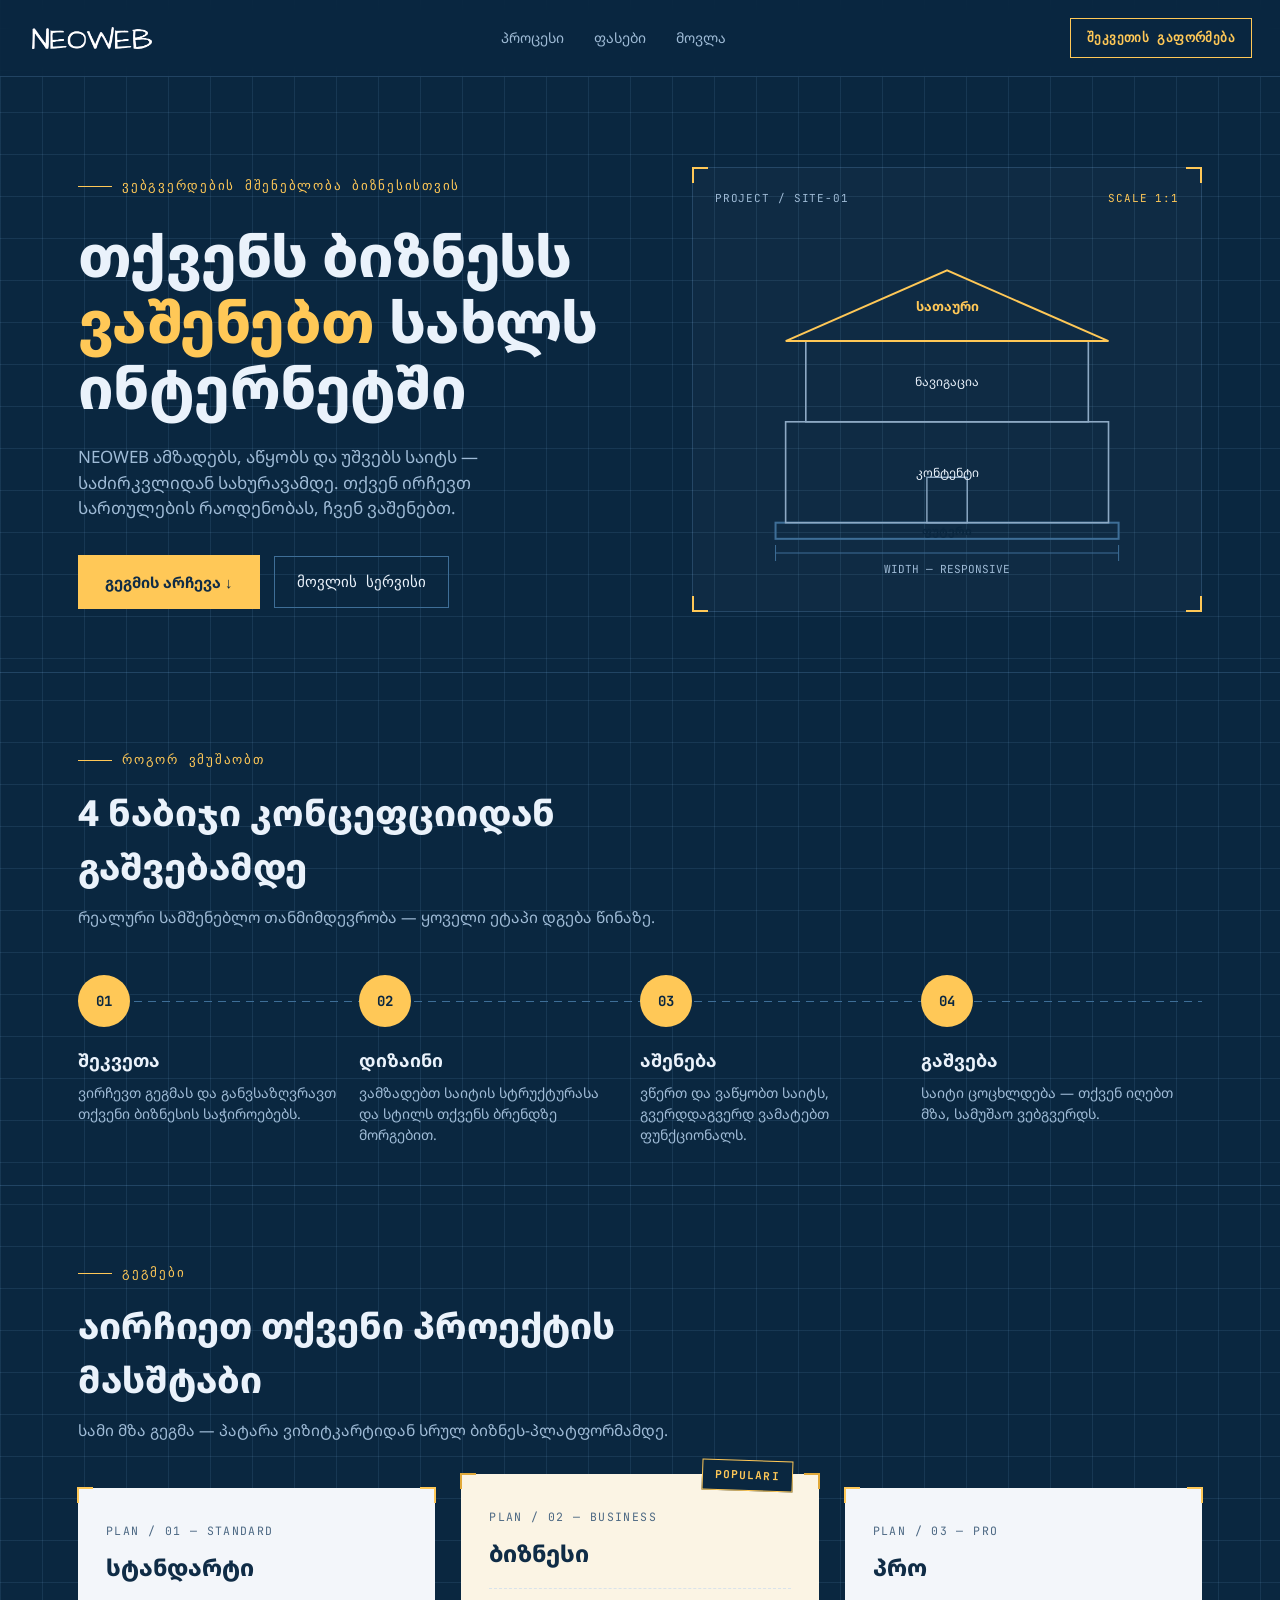
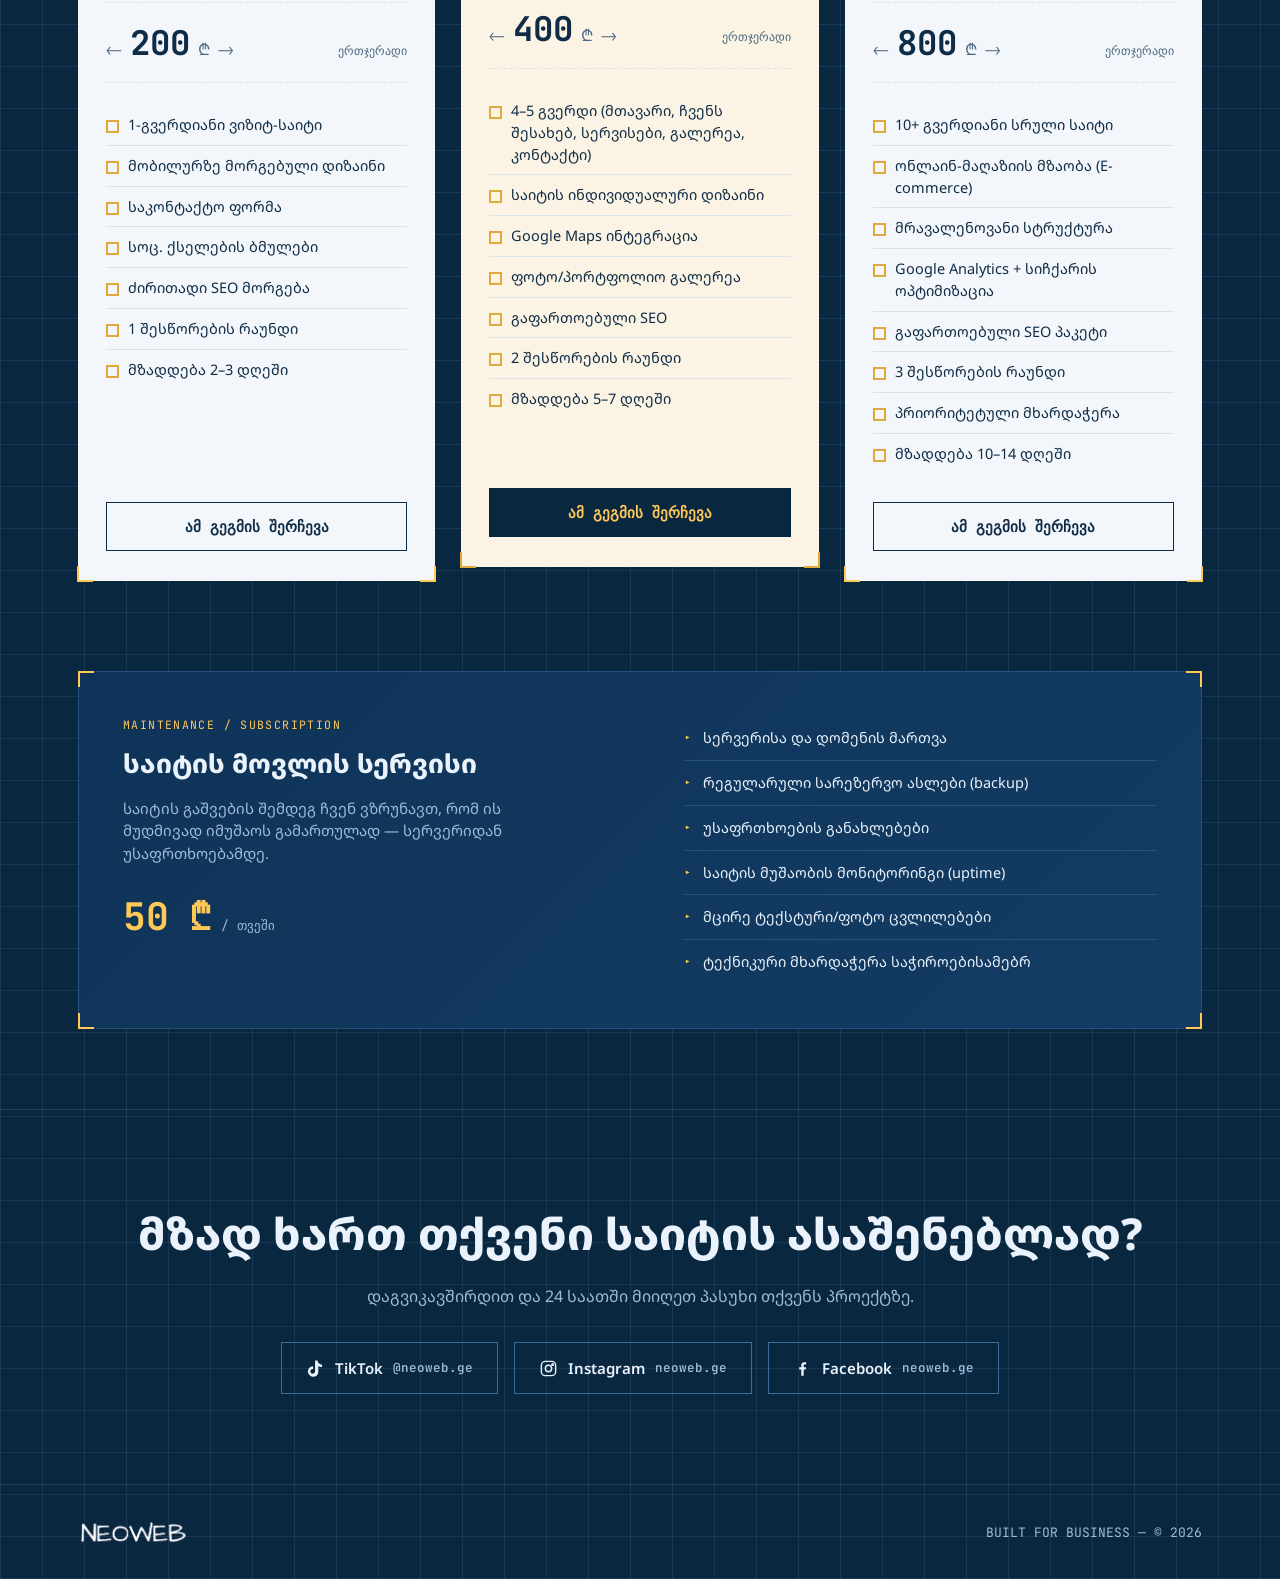
==== index.html @ 1023702a "NeoWeb" ====
<!DOCTYPE html>
<html lang="ka">
<head>
<meta charset="UTF-8">
<meta name="viewport" content="width=device-width, initial-scale=1.0">
<title>NEOWEB — ვაშენებთ თქვენს ბიზნესს ვებსივრცეს</title>
<link rel="preconnect" href="https://fonts.googleapis.com">
<link rel="preconnect" href="https://fonts.gstatic.com" crossorigin>
<link href="https://fonts.googleapis.com/css2?family=Noto+Sans+Georgian:wght@400;500;600;700;800&family=JetBrains+Mono:wght@400;500;600;700&display=swap" rel="stylesheet">
<style>
  :root{
    --ink: #0A2740;
    --ink-2: #0F3358;
    --ink-3: #133C64;
    --line: #3E6E97;
    --line-soft: rgba(141,201,255,0.10);
    --line-soft-2: rgba(141,201,255,0.18);
    --paper: #F3F6FA;
    --paper-dim: #D9E3EC;
    --amber: #FFC857;
    --amber-deep: #E0A93B;
    --text-light: #EAF2FB;
    --text-dim: #9FBBD6;
    --text-navy: #0F2C46;
    --text-navy-dim: #4C6883;
  }

  *{margin:0;padding:0;box-sizing:border-box;}

  html{scroll-behavior:smooth;}

  body{
    background:
      repeating-linear-gradient(0deg, var(--line-soft) 0 1px, transparent 1px 42px),
      repeating-linear-gradient(90deg, var(--line-soft) 0 1px, transparent 1px 42px),
      var(--ink);
    color:var(--text-light);
    font-family:'Noto Sans Georgian', sans-serif;
    line-height:1.5;
    overflow-x:hidden;
  }

  .mono{font-family:'JetBrains Mono', monospace;}

  a{color:inherit;text-decoration:none;}

  .wrap{max-width:1180px;margin:0 auto;padding:0 28px;}

  /* ---------- reveal on scroll ---------- */
  .reveal{opacity:0;transform:translateY(24px);transition:opacity .7s ease, transform .7s ease;}
  .reveal.in{opacity:1;transform:translateY(0);}

  /* ---------- header ---------- */
  header{
    position:sticky;top:0;z-index:50;
    background:rgba(10,39,64,0.86);
    backdrop-filter:blur(8px);
    border-bottom:1px solid var(--line-soft-2);
  }
  .nav{display:flex;align-items:center;justify-content:space-between;padding:18px 28px;}
  .logo{display:flex;align-items:center;gap:10px;}
  .logo-img{height:30px;width:auto;display:block;}
  footer .logo-img{height:26px;}
  .nav-links{display:flex;gap:30px;font-size:14px;color:var(--text-dim);}
  .nav-links a:hover{color:var(--amber);}
  .nav-cta{
    font-family:'JetBrains Mono',monospace;font-size:13px;font-weight:600;
    border:1px solid var(--amber);color:var(--amber);padding:9px 16px;
    letter-spacing:.03em;
  }
  .nav-cta:hover{background:var(--amber);color:var(--text-navy);}
  .burger{display:none;}

  /* ---------- hero ---------- */
  .hero{padding:90px 0 60px;position:relative;}
  .eyebrow{
    display:inline-flex;align-items:center;gap:10px;
    font-family:'JetBrains Mono',monospace;font-size:12.5px;letter-spacing:.14em;
    color:var(--amber);text-transform:uppercase;margin-bottom:26px;
  }
  .eyebrow::before{content:"";width:34px;height:1px;background:var(--amber);}

  .hero-grid{display:grid;grid-template-columns:1.05fr .95fr;gap:50px;align-items:center;}

  h1{
    font-size:clamp(34px,4.6vw,58px);
    font-weight:800;line-height:1.14;letter-spacing:-.01em;
    margin-bottom:24px;
  }
  h1 em{font-style:normal;color:var(--amber);}

  .hero p.lead{font-size:17px;color:var(--text-dim);max-width:480px;margin-bottom:34px;}

  .hero-ctas{display:flex;gap:14px;flex-wrap:wrap;align-items:center;}
  .btn-primary{
    background:var(--amber);color:var(--text-navy);
    font-weight:700;padding:15px 26px;font-size:15px;
    display:inline-flex;align-items:center;gap:10px;
    border:1px solid var(--amber);
    transition:transform .15s ease, box-shadow .15s ease;
  }
  .btn-primary:hover{transform:translateY(-2px);box-shadow:0 10px 24px -8px rgba(255,200,87,.5);}
  .btn-ghost{
    border:1px solid var(--line);color:var(--text-light);
    padding:14px 22px;font-size:15px;font-family:'JetBrains Mono',monospace;
  }
  .btn-ghost:hover{border-color:var(--amber);color:var(--amber);}

  /* blueprint diagram */
  .diagram-box{position:relative;}
  .diagram-frame{
    position:relative;border:1px solid var(--line-soft-2);
    background:rgba(255,255,255,0.02);
    padding:22px;
  }
  .diagram-frame .measure-label{
    font-family:'JetBrains Mono',monospace;font-size:11px;color:var(--text-dim);
    letter-spacing:.08em;text-transform:uppercase;margin-bottom:14px;
    display:flex;justify-content:space-between;
  }
  .measure-label .amber{color:var(--amber);}

  .corner{position:absolute;width:16px;height:16px;}
  .corner.tl{top:-1px;left:-1px;border-top:2px solid var(--amber);border-left:2px solid var(--amber);}
  .corner.tr{top:-1px;right:-1px;border-top:2px solid var(--amber);border-right:2px solid var(--amber);}
  .corner.bl{bottom:-1px;left:-1px;border-bottom:2px solid var(--amber);border-left:2px solid var(--amber);}
  .corner.br{bottom:-1px;right:-1px;border-bottom:2px solid var(--amber);border-right:2px solid var(--amber);}

  #blueprint-svg path.draw{
    stroke-dasharray:1400;stroke-dashoffset:1400;
    animation:draw 2.4s ease forwards .3s;
  }
  #blueprint-svg .draw-2{animation-delay:.7s;}
  #blueprint-svg .draw-3{animation-delay:1.1s;}
  @keyframes draw{to{stroke-dashoffset:0;}}
  #blueprint-svg .fade-label{opacity:0;animation:fadein .6s ease forwards 1.8s;}
  @keyframes fadein{to{opacity:1;}}

  /* ---------- process ---------- */
  .process{padding:70px 0 40px;border-top:1px solid var(--line-soft-2);}
  .section-head{margin-bottom:46px;max-width:600px;}
  .section-head .eyebrow{margin-bottom:16px;}
  .section-head h2{font-size:clamp(26px,3vw,36px);font-weight:800;margin-bottom:12px;}
  .section-head p{color:var(--text-dim);font-size:15.5px;}

  .steps{display:grid;grid-template-columns:repeat(4,1fr);gap:0;position:relative;}
  .steps::before{
    content:"";position:absolute;top:26px;left:0;right:0;height:1px;
    background:repeating-linear-gradient(90deg, var(--line) 0 8px, transparent 8px 14px);
    z-index:0;
  }
  .step{position:relative;padding:0 18px 0 0;z-index:1;}
  .step-num{
    font-family:'JetBrains Mono',monospace;font-size:14px;color:var(--ink);
    background:var(--amber);width:52px;height:52px;border-radius:50%;
    display:flex;align-items:center;justify-content:center;font-weight:700;
    margin-bottom:20px;
  }
  .step h3{font-size:18px;font-weight:700;margin-bottom:8px;}
  .step p{font-size:14px;color:var(--text-dim);}

  /* ---------- pricing ---------- */
  .pricing{padding:70px 0;border-top:1px solid var(--line-soft-2);}
  .price-grid{display:grid;grid-template-columns:repeat(3,1fr);gap:26px;align-items:stretch;}

  .card{
    position:relative;background:var(--paper);color:var(--text-navy);
    padding:34px 28px 30px;display:flex;flex-direction:column;
  }
  .card.featured{background:#FBF4E4;transform:translateY(-14px);}
  .card.featured .corner{border-color:var(--amber-deep);}

  .stamp{
    position:absolute;top:-14px;right:26px;
    background:var(--ink);color:var(--amber);
    font-family:'JetBrains Mono',monospace;font-size:11px;font-weight:700;
    letter-spacing:.1em;padding:6px 12px;transform:rotate(2deg);
    border:1px solid var(--amber);
  }

  .card-tag{
    font-family:'JetBrains Mono',monospace;font-size:11.5px;letter-spacing:.12em;
    text-transform:uppercase;color:var(--text-navy-dim);margin-bottom:10px;
  }
  .card h3{font-size:23px;font-weight:800;margin-bottom:18px;}

  .price-row{
    display:flex;align-items:baseline;gap:8px;
    padding:14px 0;border-top:1px dashed var(--paper-dim);border-bottom:1px dashed var(--paper-dim);
    margin-bottom:22px;
  }
  .price-row .tick{font-family:'JetBrains Mono',monospace;color:var(--text-navy-dim);font-size:13px;}
  .price-num{font-family:'JetBrains Mono',monospace;font-size:34px;font-weight:700;}
  .price-cur{font-size:16px;color:var(--text-navy-dim);}
  .price-row .per{margin-left:auto;font-family:'JetBrains Mono',monospace;font-size:12px;color:var(--text-navy-dim);}

  .card ul{list-style:none;margin-bottom:28px;flex-grow:1;}
  .card ul li{
    font-size:14.5px;padding:9px 0 9px 22px;position:relative;
    border-bottom:1px solid var(--paper-dim);color:var(--text-navy);
  }
  .card ul li:last-child{border-bottom:none;}
  .card ul li::before{
    content:"";position:absolute;left:0;top:15px;width:9px;height:9px;
    border:2px solid var(--amber-deep);
  }

  .card-cta{
    text-align:center;padding:13px;font-weight:700;font-size:14.5px;
    border:1.5px solid var(--text-navy);color:var(--text-navy);
    font-family:'JetBrains Mono',monospace;
  }
  .card-cta:hover{background:var(--text-navy);color:var(--paper);}
  .card.featured .card-cta{background:var(--ink);color:var(--amber);border-color:var(--ink);}
  .card.featured .card-cta:hover{background:var(--amber-deep);color:var(--ink);border-color:var(--amber-deep);}

  /* ---------- maintenance ---------- */
  .maintenance{padding:20px 0 80px;}
  .maint-card{
    border:1px solid var(--line-soft-2);
    background:linear-gradient(135deg, var(--ink-2), var(--ink-3));
    display:grid;grid-template-columns:1.1fr 1fr;gap:40px;padding:44px;position:relative;
  }
  .maint-card .corner{border-color:var(--amber);}
  .maint-left .card-tag{color:var(--amber);}
  .maint-left h3{font-size:26px;font-weight:800;margin:10px 0 14px;}
  .maint-left p{color:var(--text-dim);font-size:15px;margin-bottom:24px;max-width:420px;}
  .maint-price{
    display:flex;align-items:baseline;gap:10px;font-family:'JetBrains Mono',monospace;
  }
  .maint-price .n{font-size:38px;font-weight:700;color:var(--amber);}
  .maint-price .u{font-size:13px;color:var(--text-dim);}

  .maint-right ul{list-style:none;}
  .maint-right ul li{
    font-size:14.5px;padding:11px 0;border-bottom:1px solid var(--line-soft-2);
    display:flex;gap:12px;align-items:flex-start;
  }
  .maint-right ul li:last-child{border-bottom:none;}
  .maint-right ul li .m{font-family:'JetBrains Mono',monospace;color:var(--amber);font-size:12px;flex-shrink:0;margin-top:2px;}

  /* ---------- cta / footer ---------- */
  .final-cta{
    padding:90px 0 90px;text-align:center;border-top:1px solid var(--line-soft-2);
  }
  .final-cta h2{font-size:clamp(28px,4vw,44px);font-weight:800;margin-bottom:18px;}
  .final-cta p{color:var(--text-dim);margin-bottom:34px;font-size:16px;}

  .social-row{display:flex;justify-content:center;gap:16px;flex-wrap:wrap;}
  .social-btn{
    display:inline-flex;align-items:center;gap:10px;
    border:1px solid var(--line);color:var(--text-light);
    padding:14px 24px;font-size:15px;font-weight:600;
    transition:transform .15s ease, border-color .15s ease, background .15s ease, color .15s ease;
  }
  .social-btn svg{width:19px;height:19px;flex-shrink:0;}
  .social-btn .handle{font-family:'JetBrains Mono',monospace;font-size:12.5px;color:var(--text-dim);}
  .social-btn:hover{
    border-color:var(--amber);background:var(--amber);color:var(--text-navy);
    transform:translateY(-2px);
  }
  .social-btn:hover .handle{color:var(--text-navy);opacity:.75;}

  footer{border-top:1px solid var(--line-soft-2);padding:34px 0;}
  .footer-row{display:flex;justify-content:space-between;align-items:center;flex-wrap:wrap;gap:16px;}
  .footer-row .logo{font-size:16px;}
  .footer-row p{color:var(--text-dim);font-size:13px;font-family:'JetBrains Mono',monospace;}

  /* ---------- responsive ---------- */
  @media (max-width: 900px){
    .hero-grid{grid-template-columns:1fr;}
    .diagram-box{order:-1;}
    .steps{grid-template-columns:repeat(2,1fr);row-gap:36px;}
    .steps::before{display:none;}
    .price-grid{grid-template-columns:1fr;}
    .card.featured{transform:none;}
    .maint-card{grid-template-columns:1fr;padding:30px;}
    .nav-links{display:none;}
  }
  @media (max-width:520px){
    .wrap{padding:0 18px;}
    .hero{padding:60px 0 40px;}
  }

  @media (prefers-reduced-motion: reduce){
    .reveal{transition:none;opacity:1;transform:none;}
    #blueprint-svg path.draw{animation:none;stroke-dashoffset:0;}
    #blueprint-svg .fade-label{animation:none;opacity:1;}
  }

  :focus-visible{outline:2px solid var(--amber);outline-offset:2px;}
</style>
</head>
<body>

<header>
  <div class="nav">
    <a href="#" class="logo"><img src="[data-uri]" alt="NEOWEB" class="logo-img"></a>
    <nav class="nav-links">
      <a href="#process">პროცესი</a>
      <a href="#pricing">ფასები</a>
      <a href="#maintenance">მოვლა</a>
    </nav>
    <a class="nav-cta" href="#pricing">შეკვეთის გაფორმება</a>
  </div>
</header>

<section class="hero">
  <div class="wrap hero-grid">
    <div>
      <div class="eyebrow">ვებგვერდების მშენებლობა ბიზნესისთვის</div>
      <h1>თქვენს ბიზნესს <em>ვაშენებთ</em> სახლს ინტერნეტში</h1>
      <p class="lead">NEOWEB ამზადებს, აწყობს და უშვებს საიტს — საძირკვლიდან სახურავამდე. თქვენ ირჩევთ სართულების რაოდენობას, ჩვენ ვაშენებთ.</p>
      <div class="hero-ctas">
        <a href="#pricing" class="btn-primary">გეგმის არჩევა ↓</a>
        <a href="#maintenance" class="btn-ghost">მოვლის სერვისი</a>
      </div>
    </div>

    <div class="diagram-box">
      <div class="diagram-frame">
        <div class="corner tl"></div><div class="corner tr"></div>
        <div class="corner bl"></div><div class="corner br"></div>
        <div class="measure-label"><span>PROJECT / SITE-01</span><span class="amber">SCALE 1:1</span></div>
        <svg id="blueprint-svg" viewBox="0 0 460 360" fill="none" xmlns="http://www.w3.org/2000/svg" style="width:100%;height:auto;">
          <!-- foundation -->
          <rect x="60" y="300" width="340" height="16" stroke="#3E6E97" stroke-width="2" class="draw"/>
          <!-- main floor (content) -->
          <rect x="70" y="200" width="320" height="100" stroke="#8DA9C4" stroke-width="1.6" class="draw draw-2"/>
          <!-- upper floor (nav) -->
          <rect x="90" y="120" width="280" height="80" stroke="#8DA9C4" stroke-width="1.6" class="draw draw-2"/>
          <!-- roof (header) -->
          <path d="M70 120 L230 50 L390 120 Z" stroke="#FFC857" stroke-width="2" class="draw draw-3"/>
          <!-- door -->
          <rect x="210" y="255" width="40" height="45" stroke="#8DA9C4" stroke-width="1.4" class="draw draw-3"/>
          <!-- dimension line -->
          <line x1="60" y1="330" x2="400" y2="330" stroke="#3E6E97" stroke-width="1" class="draw draw-3"/>
          <line x1="60" y1="322" x2="60" y2="338" stroke="#3E6E97" stroke-width="1" class="draw draw-3"/>
          <line x1="400" y1="322" x2="400" y2="338" stroke="#3E6E97" stroke-width="1" class="draw draw-3"/>

          <text x="230" y="350" text-anchor="middle" class="fade-label" fill="#9FBBD6" font-family="JetBrains Mono, monospace" font-size="11">WIDTH — RESPONSIVE</text>
          <text x="230" y="90" text-anchor="middle" class="fade-label" fill="#FFC857" font-family="Noto Sans Georgian, sans-serif" font-size="13" font-weight="700">სათაური</text>
          <text x="230" y="165" text-anchor="middle" class="fade-label" fill="#EAF2FB" font-family="Noto Sans Georgian, sans-serif" font-size="12">ნავიგაცია</text>
          <text x="230" y="255" text-anchor="middle" class="fade-label" fill="#EAF2FB" font-family="Noto Sans Georgian, sans-serif" font-size="12">კონტენტი</text>
          <text x="230" y="312" text-anchor="middle" class="fade-label" fill="#0A2740" font-family="Noto Sans Georgian, sans-serif" font-size="11" font-weight="700">ფუტერი</text>
        </svg>
      </div>
    </div>
  </div>
</section>

<section class="process" id="process">
  <div class="wrap">
    <div class="section-head reveal">
      <div class="eyebrow">როგორ ვმუშაობთ</div>
      <h2>4 ნაბიჯი კონცეფციიდან გაშვებამდე</h2>
      <p>რეალური სამშენებლო თანმიმდევრობა — ყოველი ეტაპი დგება წინაზე.</p>
    </div>
    <div class="steps">
      <div class="step reveal"><div class="step-num mono">01</div><h3>შეკვეთა</h3><p>ვირჩევთ გეგმას და განვსაზღვრავთ თქვენი ბიზნესის საჭიროებებს.</p></div>
      <div class="step reveal"><div class="step-num mono">02</div><h3>დიზაინი</h3><p>ვამზადებთ საიტის სტრუქტურასა და სტილს თქვენს ბრენდზე მორგებით.</p></div>
      <div class="step reveal"><div class="step-num mono">03</div><h3>აშენება</h3><p>ვწერთ და ვაწყობთ საიტს, გვერდდაგვერდ ვამატებთ ფუნქციონალს.</p></div>
      <div class="step reveal"><div class="step-num mono">04</div><h3>გაშვება</h3><p>საიტი ცოცხლდება — თქვენ იღებთ მზა, სამუშაო ვებგვერდს.</p></div>
    </div>
  </div>
</section>

<section class="pricing" id="pricing">
  <div class="wrap">
    <div class="section-head reveal">
      <div class="eyebrow">გეგმები</div>
      <h2>აირჩიეთ თქვენი პროექტის მასშტაბი</h2>
      <p>სამი მზა გეგმა — პატარა ვიზიტკარტიდან სრულ ბიზნეს-პლატფორმამდე.</p>
    </div>

    <div class="price-grid">

      <div class="card reveal">
        <div class="corner tl"></div><div class="corner tr"></div><div class="corner bl"></div><div class="corner br"></div>
        <div class="card-tag">PLAN / 01 — STANDARD</div>
        <h3>სტანდარტი</h3>
        <div class="price-row">
          <span class="tick">⟵</span>
          <span class="price-num">200</span><span class="price-cur">₾</span>
          <span class="tick">⟶</span>
          <span class="per">ერთჯერადი</span>
        </div>
        <ul>
          <li>1-გვერდიანი ვიზიტ-საიტი</li>
          <li>მობილურზე მორგებული დიზაინი</li>
          <li>საკონტაქტო ფორმა</li>
          <li>სოც. ქსელების ბმულები</li>
          <li>ძირითადი SEO მორგება</li>
          <li>1 შესწორების რაუნდი</li>
          <li>მზადდება 2–3 დღეში</li>
        </ul>
        <a href="#contact" class="card-cta">ამ გეგმის შერჩევა</a>
      </div>

      <div class="card featured reveal">
        <div class="stamp">POPULARI</div>
        <div class="corner tl"></div><div class="corner tr"></div><div class="corner bl"></div><div class="corner br"></div>
        <div class="card-tag">PLAN / 02 — BUSINESS</div>
        <h3>ბიზნესი</h3>
        <div class="price-row">
          <span class="tick">⟵</span>
          <span class="price-num">400</span><span class="price-cur">₾</span>
          <span class="tick">⟶</span>
          <span class="per">ერთჯერადი</span>
        </div>
        <ul>
          <li>4–5 გვერდი (მთავარი, ჩვენს შესახებ, სერვისები, გალერეა, კონტაქტი)</li>
          <li>საიტის ინდივიდუალური დიზაინი</li>
          <li>Google Maps ინტეგრაცია</li>
          <li>ფოტო/პორტფოლიო გალერეა</li>
          <li>გაფართოებული SEO</li>
          <li>2 შესწორების რაუნდი</li>
          <li>მზადდება 5–7 დღეში</li>
        </ul>
        <a href="#contact" class="card-cta">ამ გეგმის შერჩევა</a>
      </div>

      <div class="card reveal">
        <div class="corner tl"></div><div class="corner tr"></div><div class="corner bl"></div><div class="corner br"></div>
        <div class="card-tag">PLAN / 03 — PRO</div>
        <h3>პრო</h3>
        <div class="price-row">
          <span class="tick">⟵</span>
          <span class="price-num">800</span><span class="price-cur">₾</span>
          <span class="tick">⟶</span>
          <span class="per">ერთჯერადი</span>
        </div>
        <ul>
          <li>10+ გვერდიანი სრული საიტი</li>
          <li>ონლაინ-მაღაზიის მზაობა (E-commerce)</li>
          <li>მრავალენოვანი სტრუქტურა</li>
          <li>Google Analytics + სიჩქარის ოპტიმიზაცია</li>
          <li>გაფართოებული SEO პაკეტი</li>
          <li>3 შესწორების რაუნდი</li>
          <li>პრიორიტეტული მხარდაჭერა</li>
          <li>მზადდება 10–14 დღეში</li>
        </ul>
        <a href="#contact" class="card-cta">ამ გეგმის შერჩევა</a>
      </div>

    </div>
  </div>
</section>

<section class="maintenance" id="maintenance">
  <div class="wrap">
    <div class="maint-card reveal">
      <div class="corner tl"></div><div class="corner tr"></div><div class="corner bl"></div><div class="corner br"></div>
      <div class="maint-left">
        <div class="card-tag mono">MAINTENANCE / SUBSCRIPTION</div>
        <h3>საიტის მოვლის სერვისი</h3>
        <p>საიტის გაშვების შემდეგ ჩვენ ვზრუნავთ, რომ ის მუდმივად იმუშაოს გამართულად — სერვერიდან უსაფრთხოებამდე.</p>
        <div class="maint-price">
          <span class="n">50 ₾</span><span class="u">/ თვეში</span>
        </div>
      </div>
      <div class="maint-right">
        <ul>
          <li><span class="m">▸</span>სერვერისა და დომენის მართვა</li>
          <li><span class="m">▸</span>რეგულარული სარეზერვო ასლები (backup)</li>
          <li><span class="m">▸</span>უსაფრთხოების განახლებები</li>
          <li><span class="m">▸</span>საიტის მუშაობის მონიტორინგი (uptime)</li>
          <li><span class="m">▸</span>მცირე ტექსტური/ფოტო ცვლილებები</li>
          <li><span class="m">▸</span>ტექნიკური მხარდაჭერა საჭიროებისამებრ</li>
        </ul>
      </div>
    </div>
  </div>
</section>

<section class="final-cta" id="contact">
  <div class="wrap reveal">
    <h2>მზად ხართ თქვენი საიტის ასაშენებლად?</h2>
    <p>დაგვიკავშირდით და 24 საათში მიიღეთ პასუხი თქვენს პროექტზე.</p>
    <div class="social-row">
      <a href="https://www.tiktok.com/@neoweb.ge" target="_blank" rel="noopener" class="social-btn">
        <svg viewBox="0 0 24 24" fill="currentColor" aria-hidden="true"><path d="M16.6 5.82c-.9-.6-1.55-1.53-1.75-2.6h-.01A5.13 5.13 0 0 1 14.75 2h-3.28v13.42a3.05 3.05 0 0 1-5.48 1.84 3.05 3.05 0 0 1 3.05-4.7v-3.36a6.4 6.4 0 0 0-5.24 10.4 6.4 6.4 0 0 0 11.7-3.58V8.72a8.16 8.16 0 0 0 4.75 1.52V6.98a5.1 5.1 0 0 1-3.65-1.16z"/></svg>
        TikTok <span class="handle">@neoweb.ge</span>
      </a>
      <a href="https://www.instagram.com/neoweb.ge" target="_blank" rel="noopener" class="social-btn">
        <svg viewBox="0 0 24 24" fill="none" stroke="currentColor" stroke-width="1.8" aria-hidden="true"><rect x="3" y="3" width="18" height="18" rx="5"/><circle cx="12" cy="12" r="4"/><circle cx="17.2" cy="6.8" r="1"/></svg>
        Instagram <span class="handle">neoweb.ge</span>
      </a>
      <a href="https://www.facebook.com/neoweb.ge" target="_blank" rel="noopener" class="social-btn">
        <svg viewBox="0 0 24 24" fill="currentColor" aria-hidden="true"><path d="M13.5 21v-7.7h2.6l.4-3h-3v-1.9c0-.87.24-1.46 1.5-1.46h1.6V4.14C15.9 4.06 15.1 4 14.14 4c-2.2 0-3.7 1.34-3.7 3.8v2.5H7.8v3h2.64V21h3.06z"/></svg>
        Facebook <span class="handle">neoweb.ge</span>
      </a>
    </div>
  </div>
</section>

<footer>
  <div class="wrap footer-row">
    <div class="logo"><img src="[data-uri]" alt="NEOWEB" class="logo-img"></div>
    <p>BUILT FOR BUSINESS — © 2026</p>
  </div>
</footer>

<script>
  const io = new IntersectionObserver((entries)=>{
    entries.forEach(e=>{ if(e.isIntersecting){ e.target.classList.add('in'); io.unobserve(e.target);} });
  }, {threshold:0.15});
  document.querySelectorAll('.reveal').forEach(el=>io.observe(el));
</script>

</body>
</html>
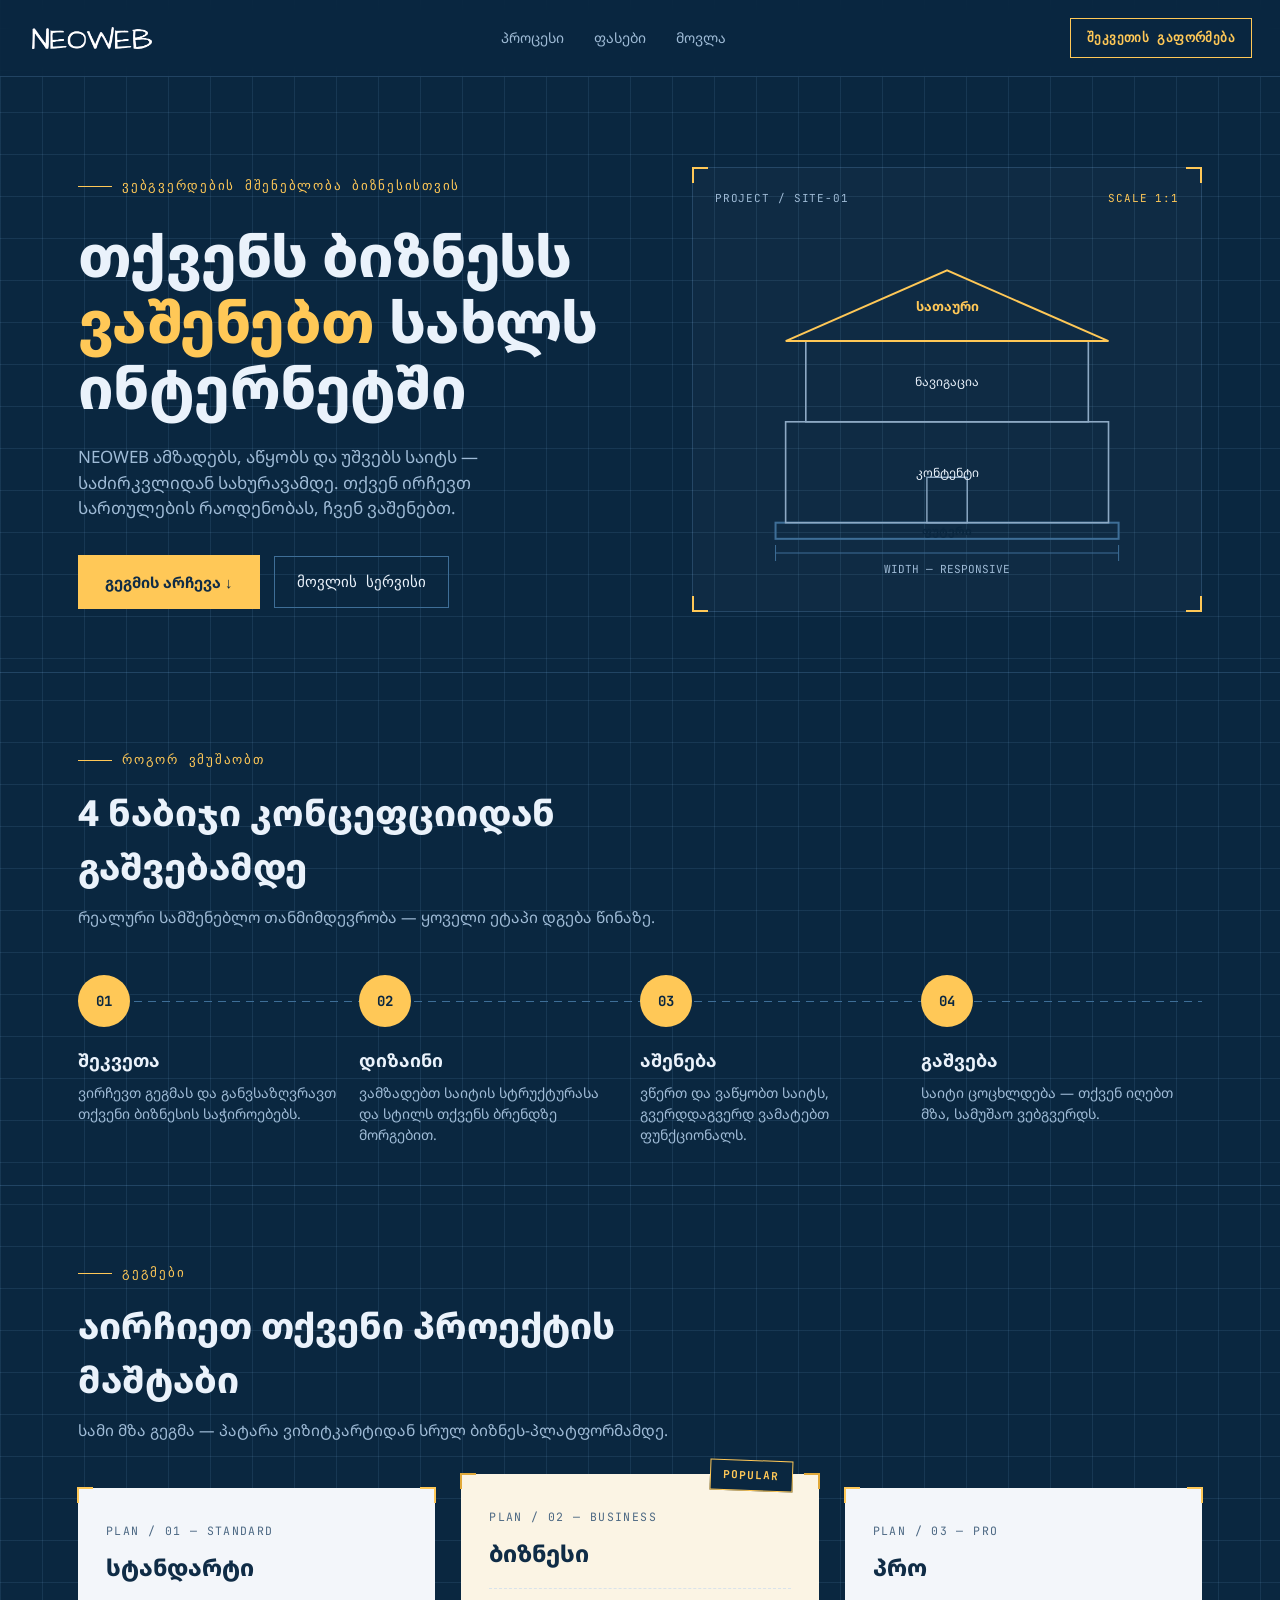
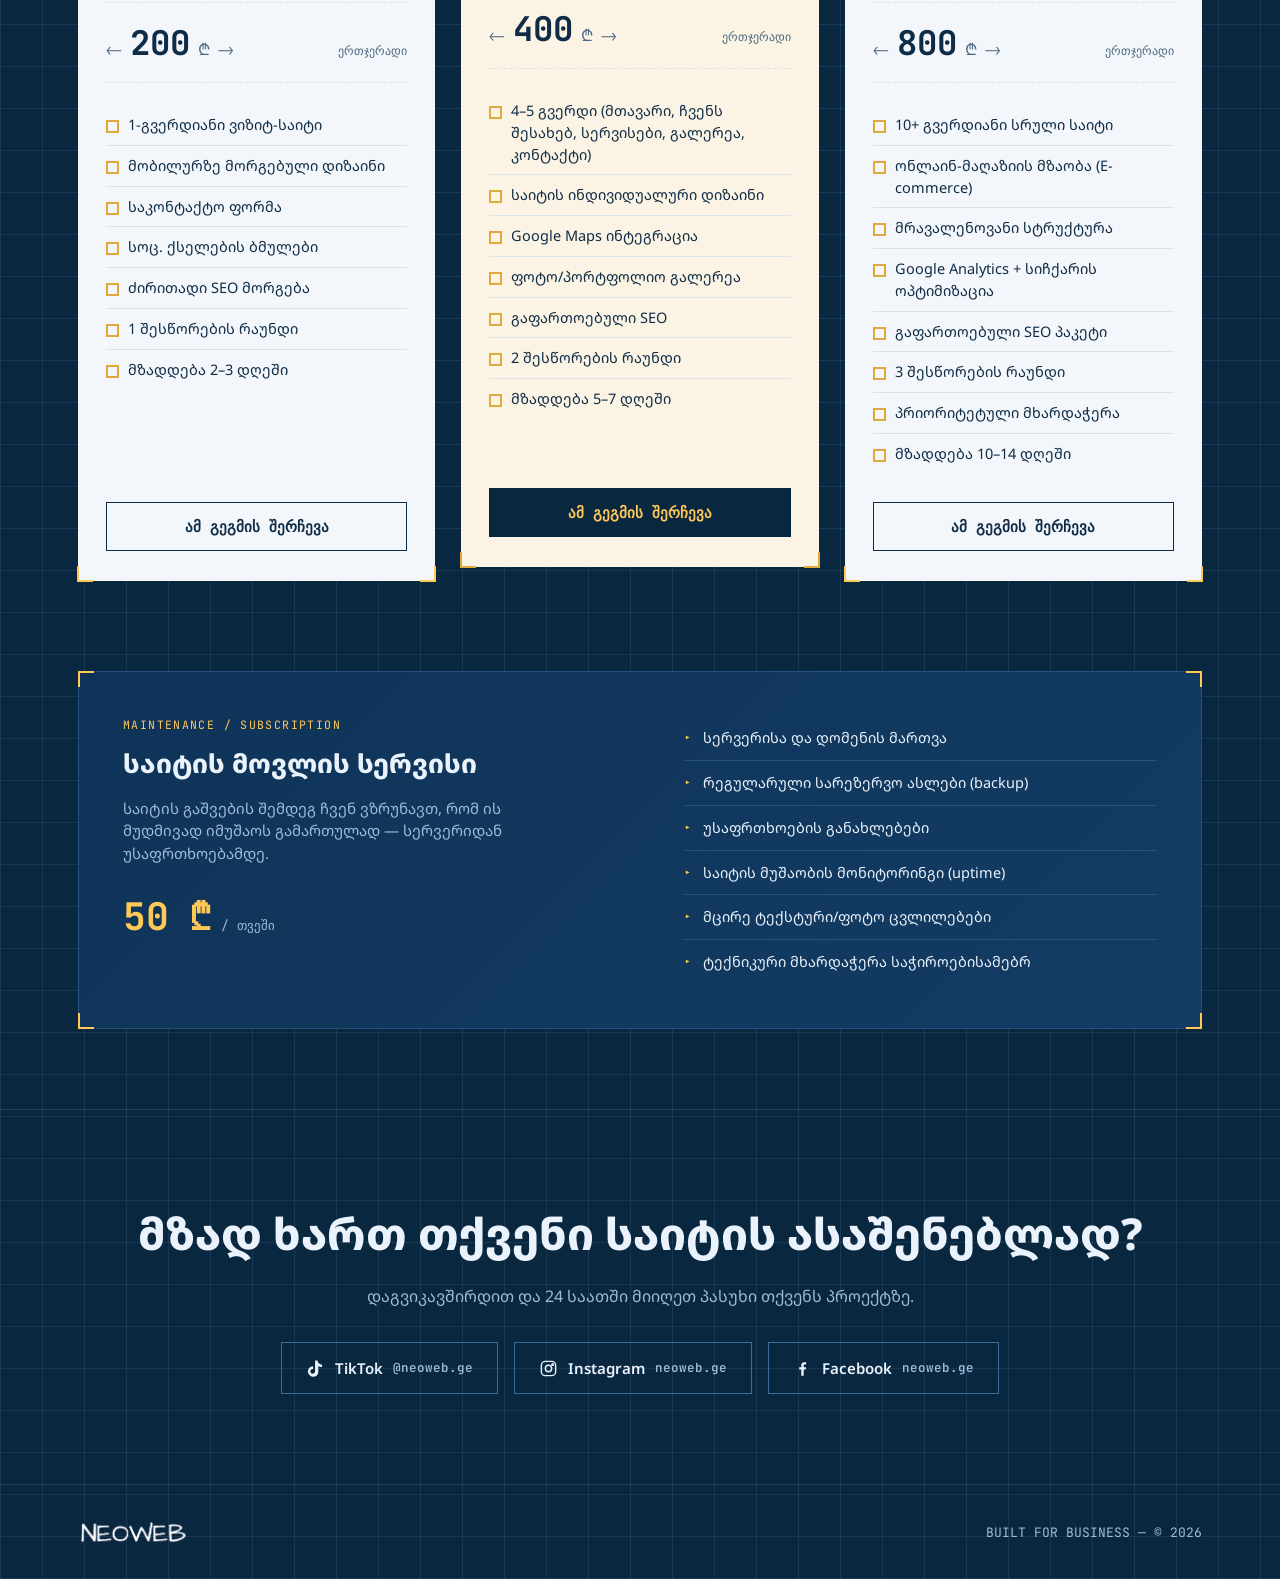
==== commit 082eaa05: "update" ====
--- a/index.html
+++ b/index.html
@@ -7,6 +7,9 @@
 <link rel="preconnect" href="https://fonts.googleapis.com">
 <link rel="preconnect" href="https://fonts.gstatic.com" crossorigin>
 <link href="https://fonts.googleapis.com/css2?family=Noto+Sans+Georgian:wght@400;500;600;700;800&family=JetBrains+Mono:wght@400;500;600;700&display=swap" rel="stylesheet">
+<link rel="icon" type="image/jpeg" href="NEOWEB (2).png">
+
+
 <style>
   :root{
     --ink: #0A2740;
@@ -61,12 +64,21 @@
   .logo{display:flex;align-items:center;gap:10px;}
   .logo-img{height:30px;width:auto;display:block;}
   footer .logo-img{height:26px;}
-  .nav-links{display:flex;gap:30px;font-size:14px;color:var(--text-dim);}
+  .nav-links{
+    display:flex;
+    gap:30px;font-size:14px;
+    color:var(--text-dim);
+    
+  }
+  .nav-links a{
+    transition: 0.3s;
+  }
   .nav-links a:hover{color:var(--amber);}
   .nav-cta{
     font-family:'JetBrains Mono',monospace;font-size:13px;font-weight:600;
     border:1px solid var(--amber);color:var(--amber);padding:9px 16px;
     letter-spacing:.03em;
+    transition: 0.3s;
   }
   .nav-cta:hover{background:var(--amber);color:var(--text-navy);}
   .burger{display:none;}
@@ -103,6 +115,7 @@
   .btn-ghost{
     border:1px solid var(--line);color:var(--text-light);
     padding:14px 22px;font-size:15px;font-family:'JetBrains Mono',monospace;
+    transition: 0.5s;
   }
   .btn-ghost:hover{border-color:var(--amber);color:var(--amber);}
 
@@ -245,7 +258,7 @@
   }
   .final-cta h2{font-size:clamp(28px,4vw,44px);font-weight:800;margin-bottom:18px;}
   .final-cta p{color:var(--text-dim);margin-bottom:34px;font-size:16px;}
-
+  
   .social-row{display:flex;justify-content:center;gap:16px;flex-wrap:wrap;}
   .social-btn{
     display:inline-flex;align-items:center;gap:10px;
@@ -369,7 +382,7 @@
   <div class="wrap">
     <div class="section-head reveal">
       <div class="eyebrow">გეგმები</div>
-      <h2>აირჩიეთ თქვენი პროექტის მასშტაბი</h2>
+      <h2>აირჩიეთ თქვენი პროექტის მაშტაბი</h2>
       <p>სამი მზა გეგმა — პატარა ვიზიტკარტიდან სრულ ბიზნეს-პლატფორმამდე.</p>
     </div>
 
@@ -398,7 +411,7 @@
       </div>
 
       <div class="card featured reveal">
-        <div class="stamp">POPULARI</div>
+        <div class="stamp">POPULAR</div>
         <div class="corner tl"></div><div class="corner tr"></div><div class="corner bl"></div><div class="corner br"></div>
         <div class="card-tag">PLAN / 02 — BUSINESS</div>
         <h3>ბიზნესი</h3>
@@ -505,7 +518,7 @@
   const io = new IntersectionObserver((entries)=>{
     entries.forEach(e=>{ if(e.isIntersecting){ e.target.classList.add('in'); io.unobserve(e.target);} });
   }, {threshold:0.15});
-  document.querySelectorAll('.reveal').forEach(el=>io.observe(el));
+  document.querySelectorAll(".reveal").forEach(el=>io.observe(el));
 </script>
 
 </body>
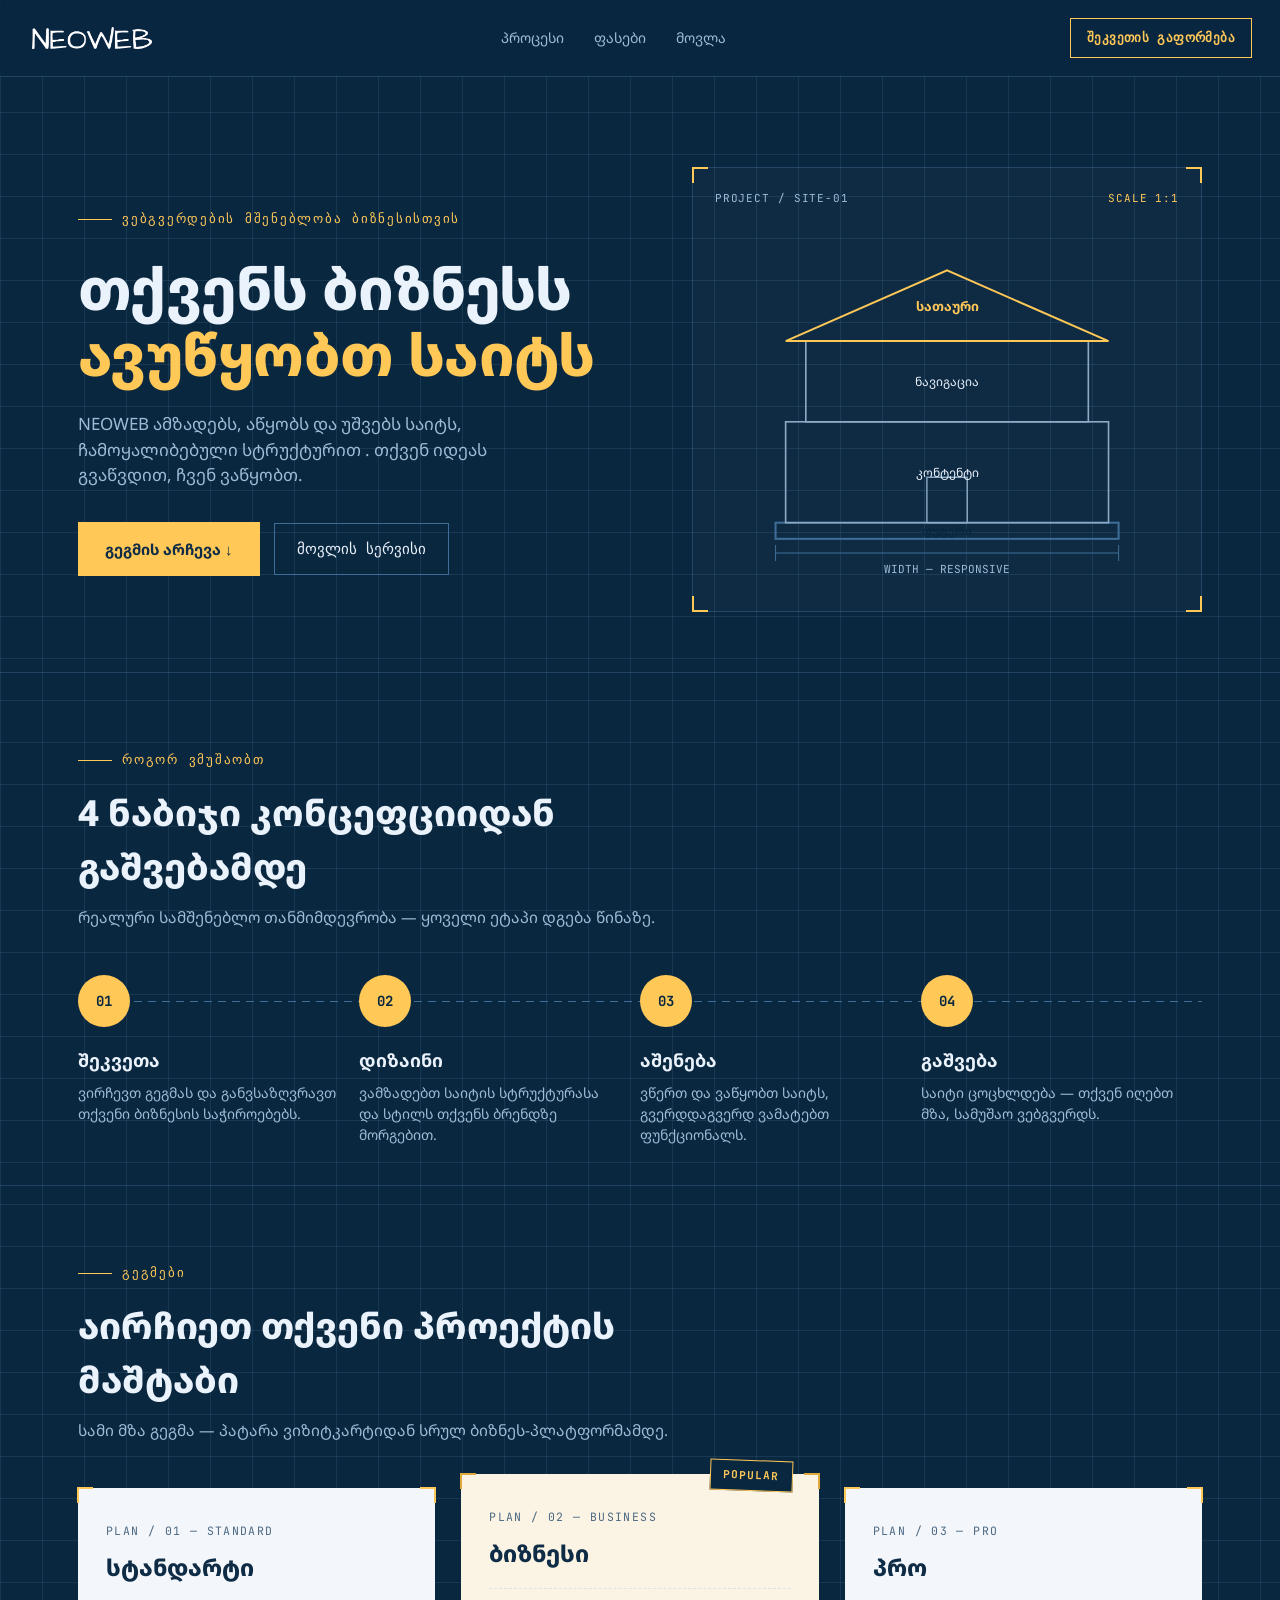
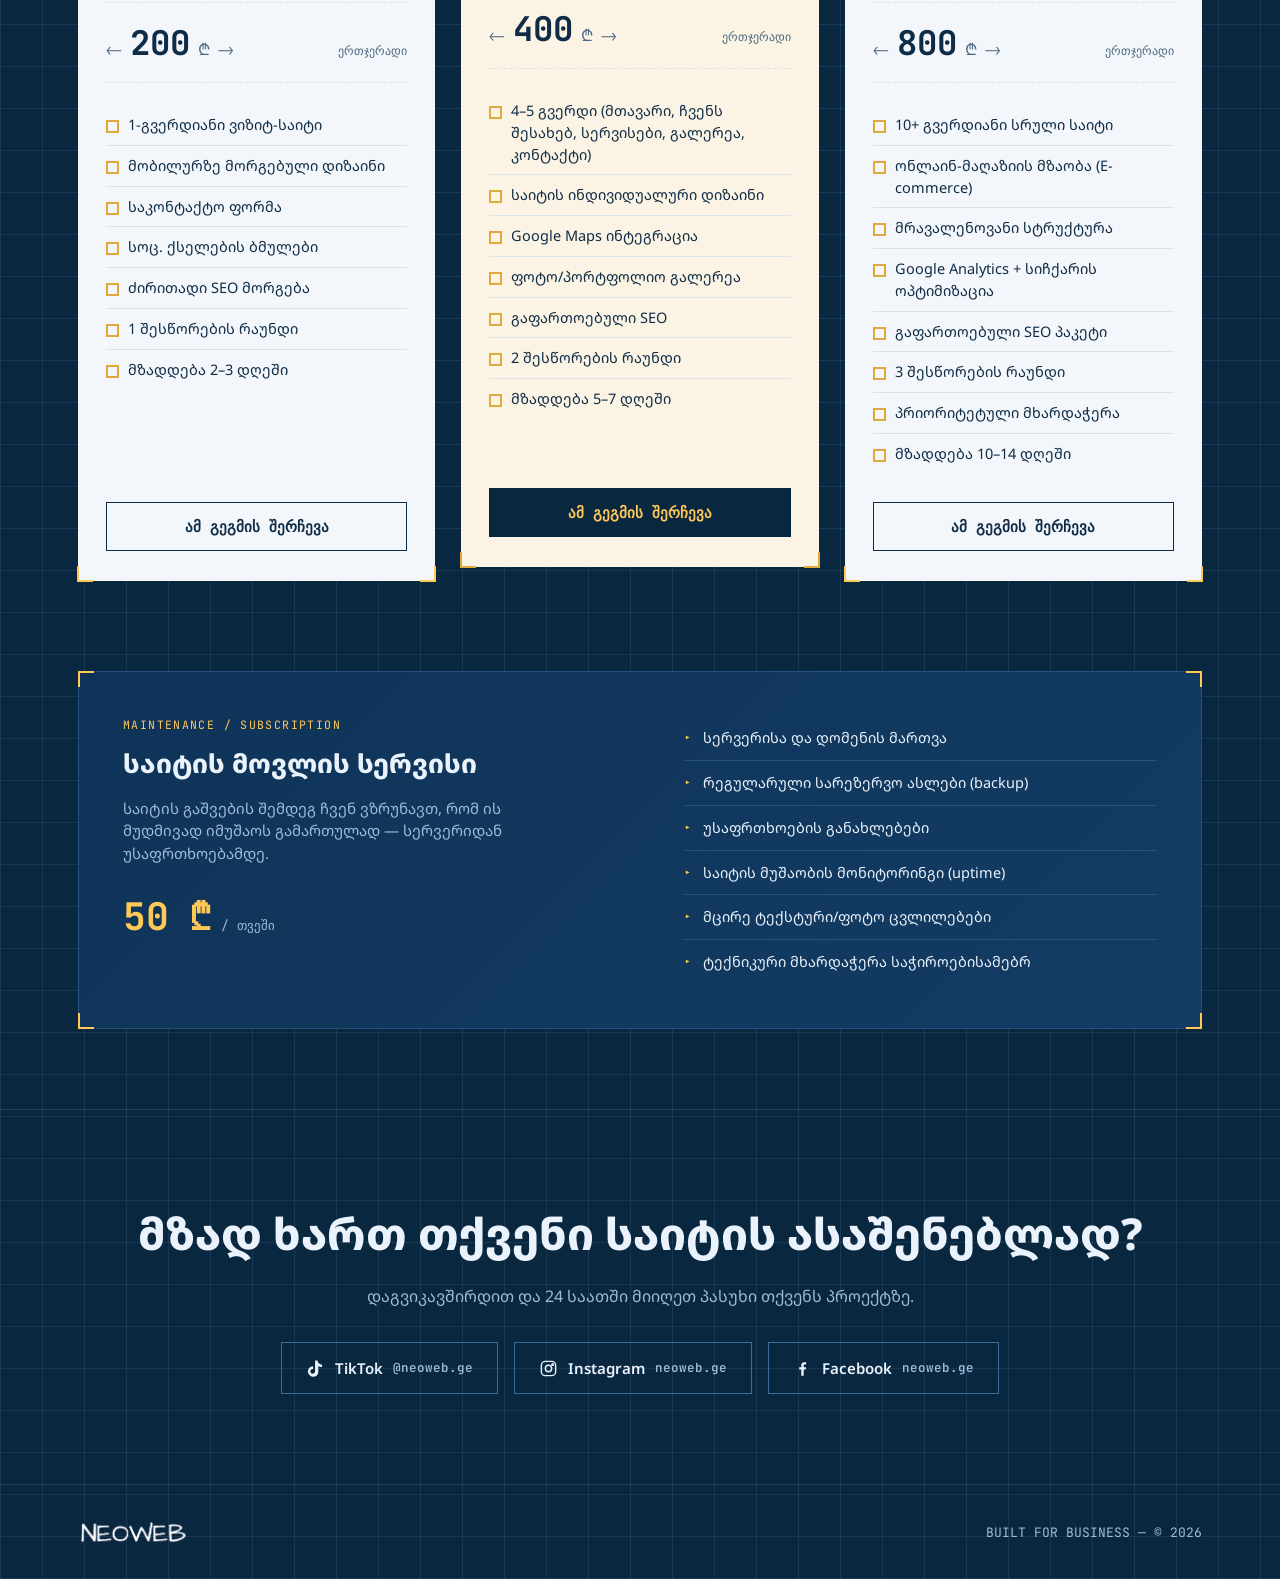
==== commit 80e295a0: "Update index.html" ====
--- a/index.html
+++ b/index.html
@@ -117,9 +117,13 @@
     padding:14px 22px;font-size:15px;font-family:'JetBrains Mono',monospace;
     transition: 0.5s;
   }
-  .btn-ghost:hover{border-color:var(--amber);color:var(--amber);}
-
-  /* blueprint diagram */
+  .btn-ghost:hover{border-color:var(--amber);
+    color:var(--amber);
+     box-shadow: 0px 0px  5px lightyellow;
+
+    }
+
+  
   .diagram-box{position:relative;}
   .diagram-frame{
     position:relative;border:1px solid var(--line-soft-2);
@@ -222,6 +226,7 @@
     text-align:center;padding:13px;font-weight:700;font-size:14.5px;
     border:1.5px solid var(--text-navy);color:var(--text-navy);
     font-family:'JetBrains Mono',monospace;
+    transition: 0.5s;
   }
   .card-cta:hover{background:var(--text-navy);color:var(--paper);}
   .card.featured .card-cta{background:var(--ink);color:var(--amber);border-color:var(--ink);}
@@ -322,8 +327,8 @@
   <div class="wrap hero-grid">
     <div>
       <div class="eyebrow">ვებგვერდების მშენებლობა ბიზნესისთვის</div>
-      <h1>თქვენს ბიზნესს <em>ვაშენებთ</em> სახლს ინტერნეტში</h1>
-      <p class="lead">NEOWEB ამზადებს, აწყობს და უშვებს საიტს — საძირკვლიდან სახურავამდე. თქვენ ირჩევთ სართულების რაოდენობას, ჩვენ ვაშენებთ.</p>
+      <h1>თქვენს ბიზნესს <em>ავუწყობთ საიტს</em> </h1>
+      <p class="lead">NEOWEB ამზადებს, აწყობს და უშვებს საიტს, ჩამოყალიბებული სტრუქტურით . თქვენ იდეას გვაწვდით, ჩვენ ვაწყობთ.</p>
       <div class="hero-ctas">
         <a href="#pricing" class="btn-primary">გეგმის არჩევა ↓</a>
         <a href="#maintenance" class="btn-ghost">მოვლის სერვისი</a>
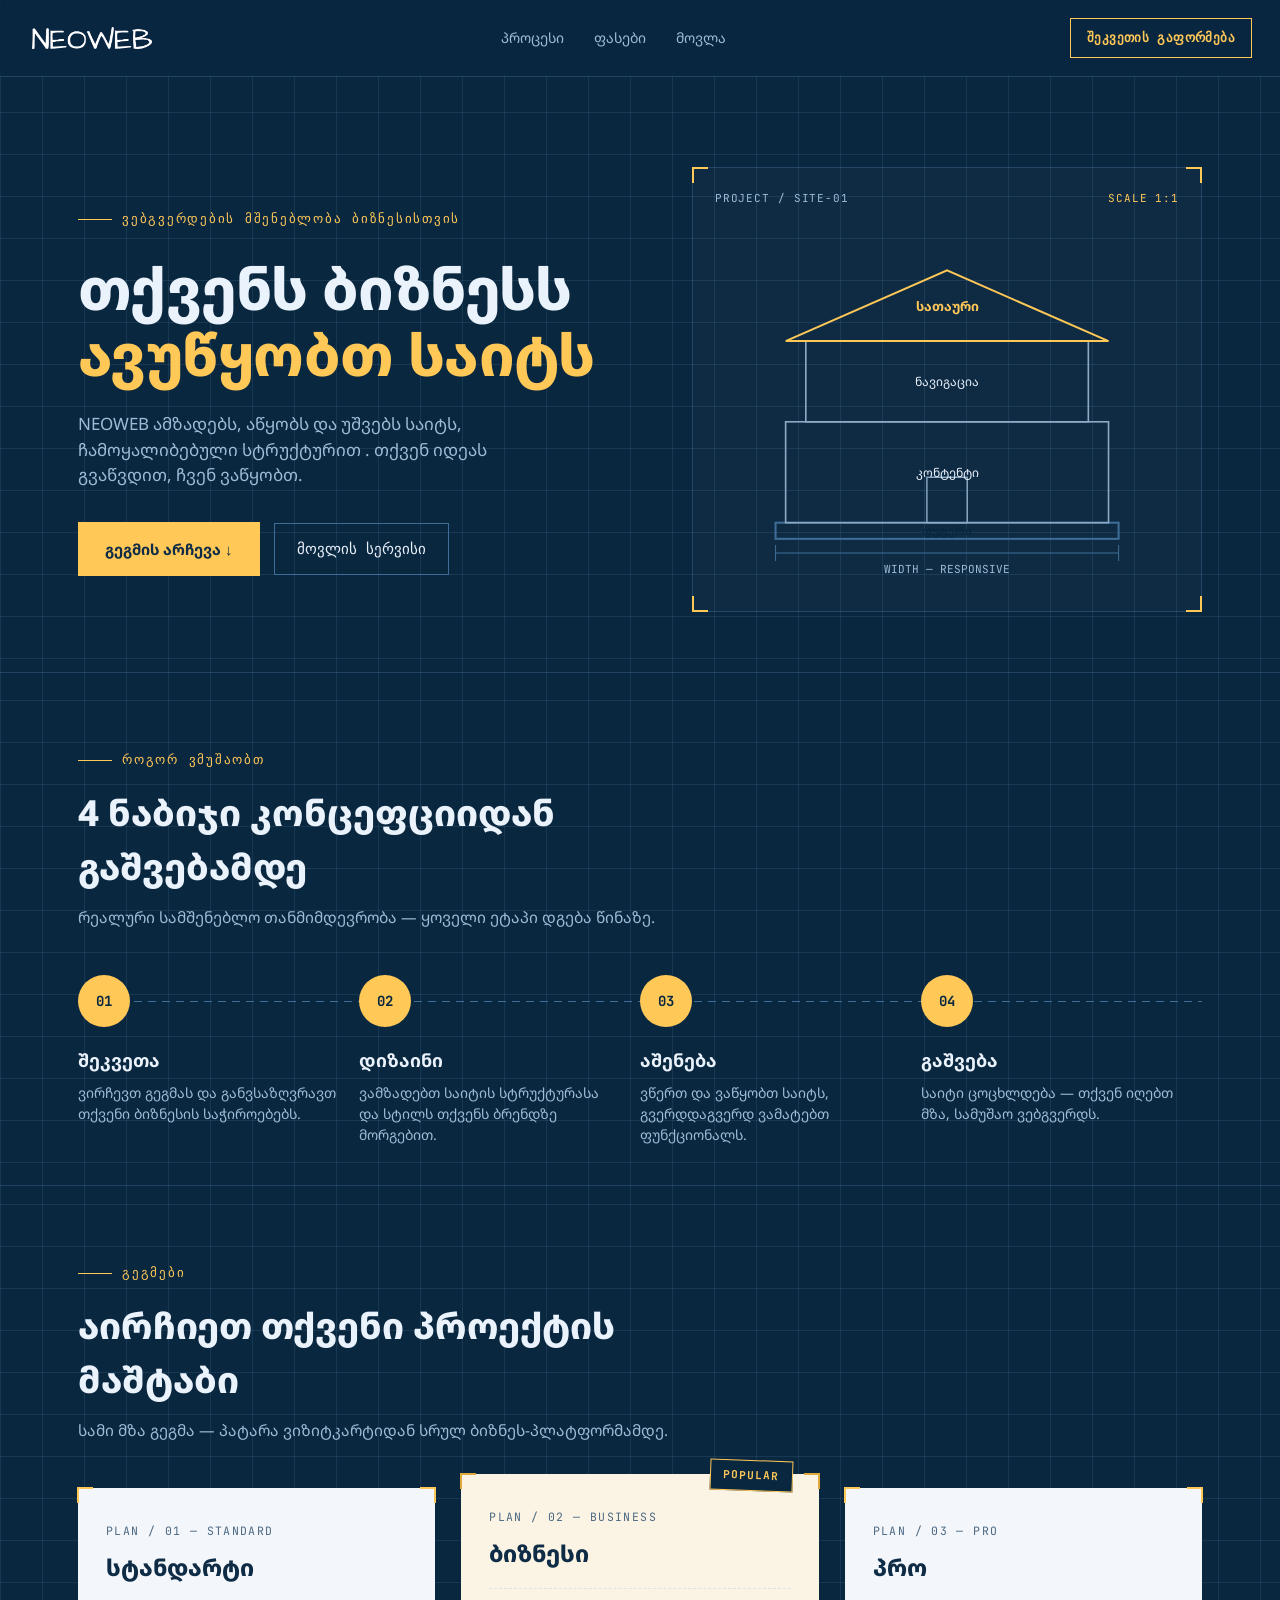
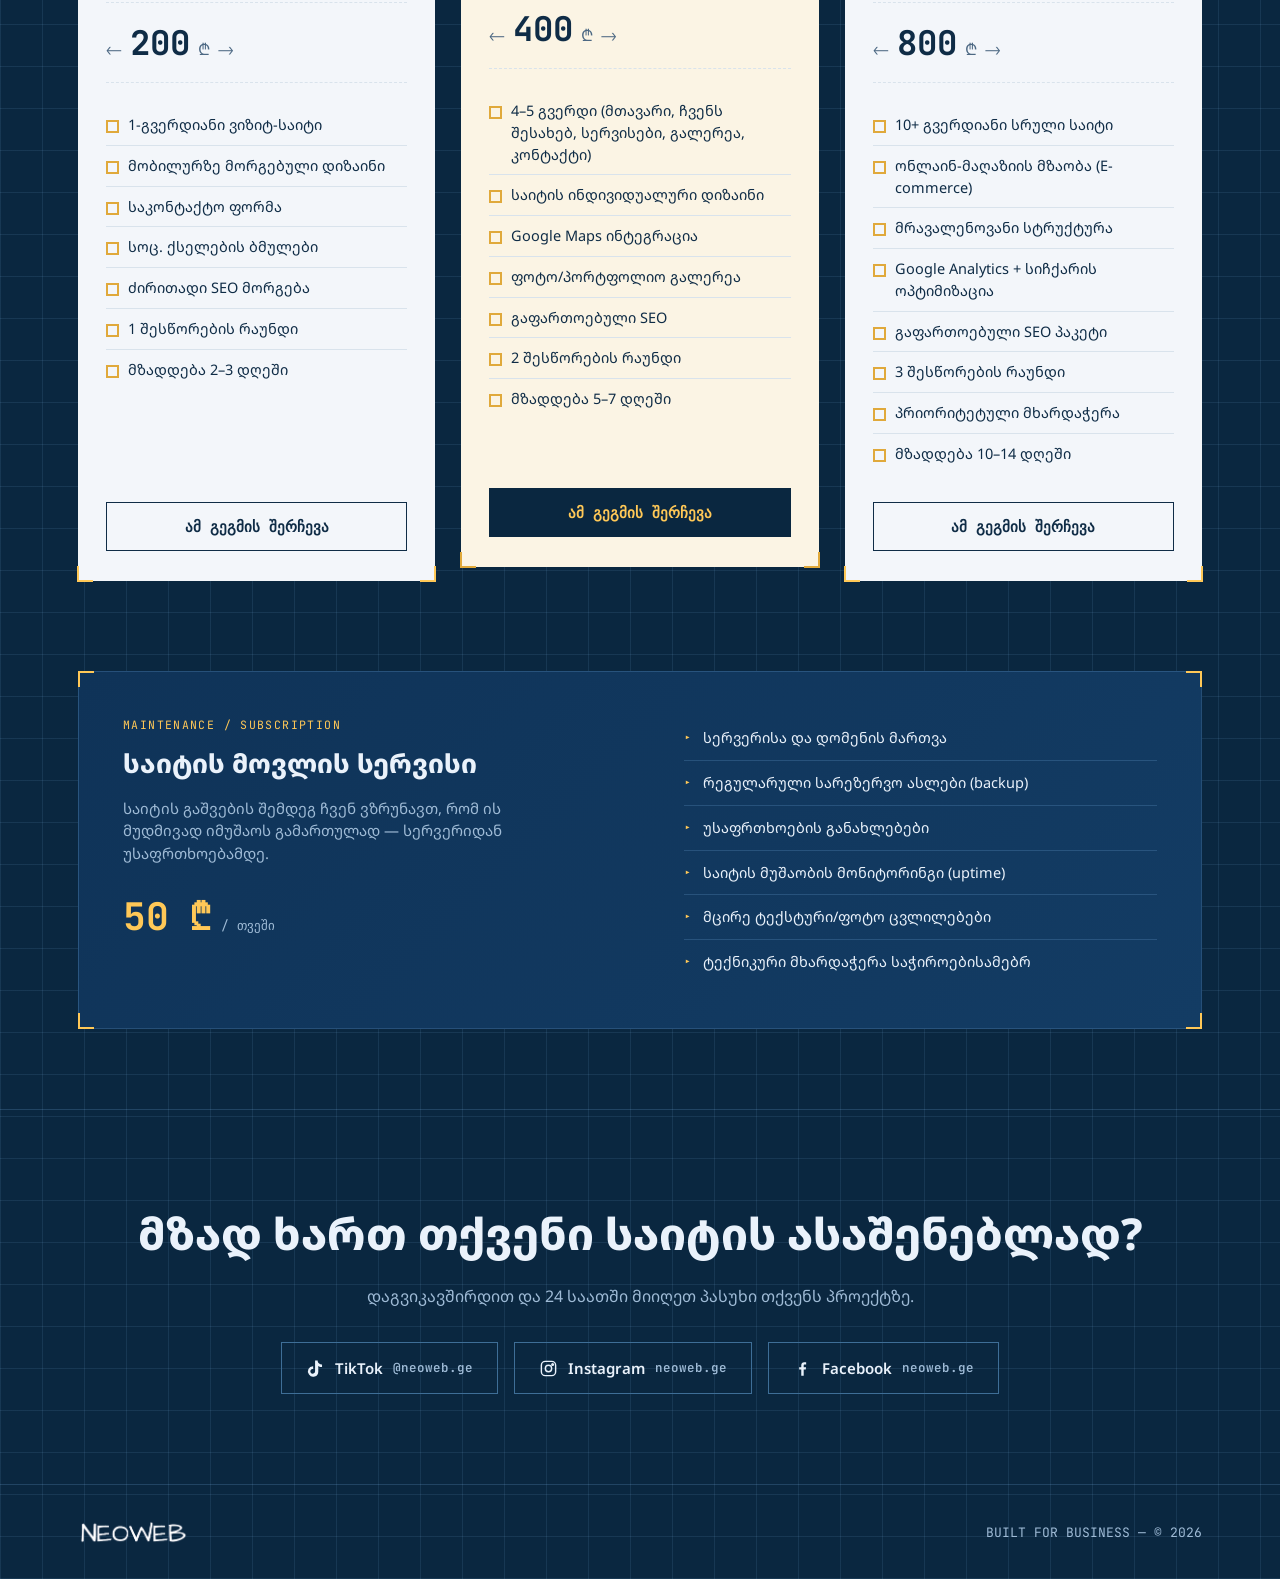
==== commit 11913813: "small texts" ====
--- a/index.html
+++ b/index.html
@@ -9,305 +9,9 @@
 <link href="https://fonts.googleapis.com/css2?family=Noto+Sans+Georgian:wght@400;500;600;700;800&family=JetBrains+Mono:wght@400;500;600;700&display=swap" rel="stylesheet">
 <link rel="icon" type="image/jpeg" href="NEOWEB (2).png">
 
-
-<style>
-  :root{
-    --ink: #0A2740;
-    --ink-2: #0F3358;
-    --ink-3: #133C64;
-    --line: #3E6E97;
-    --line-soft: rgba(141,201,255,0.10);
-    --line-soft-2: rgba(141,201,255,0.18);
-    --paper: #F3F6FA;
-    --paper-dim: #D9E3EC;
-    --amber: #FFC857;
-    --amber-deep: #E0A93B;
-    --text-light: #EAF2FB;
-    --text-dim: #9FBBD6;
-    --text-navy: #0F2C46;
-    --text-navy-dim: #4C6883;
-  }
-
-  *{margin:0;padding:0;box-sizing:border-box;}
-
-  html{scroll-behavior:smooth;}
-
-  body{
-    background:
-      repeating-linear-gradient(0deg, var(--line-soft) 0 1px, transparent 1px 42px),
-      repeating-linear-gradient(90deg, var(--line-soft) 0 1px, transparent 1px 42px),
-      var(--ink);
-    color:var(--text-light);
-    font-family:'Noto Sans Georgian', sans-serif;
-    line-height:1.5;
-    overflow-x:hidden;
-  }
-
-  .mono{font-family:'JetBrains Mono', monospace;}
-
-  a{color:inherit;text-decoration:none;}
-
-  .wrap{max-width:1180px;margin:0 auto;padding:0 28px;}
-
-  /* ---------- reveal on scroll ---------- */
-  .reveal{opacity:0;transform:translateY(24px);transition:opacity .7s ease, transform .7s ease;}
-  .reveal.in{opacity:1;transform:translateY(0);}
-
-  /* ---------- header ---------- */
-  header{
-    position:sticky;top:0;z-index:50;
-    background:rgba(10,39,64,0.86);
-    backdrop-filter:blur(8px);
-    border-bottom:1px solid var(--line-soft-2);
-  }
-  .nav{display:flex;align-items:center;justify-content:space-between;padding:18px 28px;}
-  .logo{display:flex;align-items:center;gap:10px;}
-  .logo-img{height:30px;width:auto;display:block;}
-  footer .logo-img{height:26px;}
-  .nav-links{
-    display:flex;
-    gap:30px;font-size:14px;
-    color:var(--text-dim);
-    
-  }
-  .nav-links a{
-    transition: 0.3s;
-  }
-  .nav-links a:hover{color:var(--amber);}
-  .nav-cta{
-    font-family:'JetBrains Mono',monospace;font-size:13px;font-weight:600;
-    border:1px solid var(--amber);color:var(--amber);padding:9px 16px;
-    letter-spacing:.03em;
-    transition: 0.3s;
-  }
-  .nav-cta:hover{background:var(--amber);color:var(--text-navy);}
-  .burger{display:none;}
-
-  /* ---------- hero ---------- */
-  .hero{padding:90px 0 60px;position:relative;}
-  .eyebrow{
-    display:inline-flex;align-items:center;gap:10px;
-    font-family:'JetBrains Mono',monospace;font-size:12.5px;letter-spacing:.14em;
-    color:var(--amber);text-transform:uppercase;margin-bottom:26px;
-  }
-  .eyebrow::before{content:"";width:34px;height:1px;background:var(--amber);}
-
-  .hero-grid{display:grid;grid-template-columns:1.05fr .95fr;gap:50px;align-items:center;}
-
-  h1{
-    font-size:clamp(34px,4.6vw,58px);
-    font-weight:800;line-height:1.14;letter-spacing:-.01em;
-    margin-bottom:24px;
-  }
-  h1 em{font-style:normal;color:var(--amber);}
-
-  .hero p.lead{font-size:17px;color:var(--text-dim);max-width:480px;margin-bottom:34px;}
-
-  .hero-ctas{display:flex;gap:14px;flex-wrap:wrap;align-items:center;}
-  .btn-primary{
-    background:var(--amber);color:var(--text-navy);
-    font-weight:700;padding:15px 26px;font-size:15px;
-    display:inline-flex;align-items:center;gap:10px;
-    border:1px solid var(--amber);
-    transition:transform .15s ease, box-shadow .15s ease;
-  }
-  .btn-primary:hover{transform:translateY(-2px);box-shadow:0 10px 24px -8px rgba(255,200,87,.5);}
-  .btn-ghost{
-    border:1px solid var(--line);color:var(--text-light);
-    padding:14px 22px;font-size:15px;font-family:'JetBrains Mono',monospace;
-    transition: 0.5s;
-  }
-  .btn-ghost:hover{border-color:var(--amber);
-    color:var(--amber);
-     box-shadow: 0px 0px  5px lightyellow;
-
-    }
-
-  
-  .diagram-box{position:relative;}
-  .diagram-frame{
-    position:relative;border:1px solid var(--line-soft-2);
-    background:rgba(255,255,255,0.02);
-    padding:22px;
-  }
-  .diagram-frame .measure-label{
-    font-family:'JetBrains Mono',monospace;font-size:11px;color:var(--text-dim);
-    letter-spacing:.08em;text-transform:uppercase;margin-bottom:14px;
-    display:flex;justify-content:space-between;
-  }
-  .measure-label .amber{color:var(--amber);}
-
-  .corner{position:absolute;width:16px;height:16px;}
-  .corner.tl{top:-1px;left:-1px;border-top:2px solid var(--amber);border-left:2px solid var(--amber);}
-  .corner.tr{top:-1px;right:-1px;border-top:2px solid var(--amber);border-right:2px solid var(--amber);}
-  .corner.bl{bottom:-1px;left:-1px;border-bottom:2px solid var(--amber);border-left:2px solid var(--amber);}
-  .corner.br{bottom:-1px;right:-1px;border-bottom:2px solid var(--amber);border-right:2px solid var(--amber);}
-
-  #blueprint-svg path.draw{
-    stroke-dasharray:1400;stroke-dashoffset:1400;
-    animation:draw 2.4s ease forwards .3s;
-  }
-  #blueprint-svg .draw-2{animation-delay:.7s;}
-  #blueprint-svg .draw-3{animation-delay:1.1s;}
-  @keyframes draw{to{stroke-dashoffset:0;}}
-  #blueprint-svg .fade-label{opacity:0;animation:fadein .6s ease forwards 1.8s;}
-  @keyframes fadein{to{opacity:1;}}
-
-  /* ---------- process ---------- */
-  .process{padding:70px 0 40px;border-top:1px solid var(--line-soft-2);}
-  .section-head{margin-bottom:46px;max-width:600px;}
-  .section-head .eyebrow{margin-bottom:16px;}
-  .section-head h2{font-size:clamp(26px,3vw,36px);font-weight:800;margin-bottom:12px;}
-  .section-head p{color:var(--text-dim);font-size:15.5px;}
-
-  .steps{display:grid;grid-template-columns:repeat(4,1fr);gap:0;position:relative;}
-  .steps::before{
-    content:"";position:absolute;top:26px;left:0;right:0;height:1px;
-    background:repeating-linear-gradient(90deg, var(--line) 0 8px, transparent 8px 14px);
-    z-index:0;
-  }
-  .step{position:relative;padding:0 18px 0 0;z-index:1;}
-  .step-num{
-    font-family:'JetBrains Mono',monospace;font-size:14px;color:var(--ink);
-    background:var(--amber);width:52px;height:52px;border-radius:50%;
-    display:flex;align-items:center;justify-content:center;font-weight:700;
-    margin-bottom:20px;
-  }
-  .step h3{font-size:18px;font-weight:700;margin-bottom:8px;}
-  .step p{font-size:14px;color:var(--text-dim);}
-
-  /* ---------- pricing ---------- */
-  .pricing{padding:70px 0;border-top:1px solid var(--line-soft-2);}
-  .price-grid{display:grid;grid-template-columns:repeat(3,1fr);gap:26px;align-items:stretch;}
-
-  .card{
-    position:relative;background:var(--paper);color:var(--text-navy);
-    padding:34px 28px 30px;display:flex;flex-direction:column;
-  }
-  .card.featured{background:#FBF4E4;transform:translateY(-14px);}
-  .card.featured .corner{border-color:var(--amber-deep);}
-
-  .stamp{
-    position:absolute;top:-14px;right:26px;
-    background:var(--ink);color:var(--amber);
-    font-family:'JetBrains Mono',monospace;font-size:11px;font-weight:700;
-    letter-spacing:.1em;padding:6px 12px;transform:rotate(2deg);
-    border:1px solid var(--amber);
-  }
-
-  .card-tag{
-    font-family:'JetBrains Mono',monospace;font-size:11.5px;letter-spacing:.12em;
-    text-transform:uppercase;color:var(--text-navy-dim);margin-bottom:10px;
-  }
-  .card h3{font-size:23px;font-weight:800;margin-bottom:18px;}
-
-  .price-row{
-    display:flex;align-items:baseline;gap:8px;
-    padding:14px 0;border-top:1px dashed var(--paper-dim);border-bottom:1px dashed var(--paper-dim);
-    margin-bottom:22px;
-  }
-  .price-row .tick{font-family:'JetBrains Mono',monospace;color:var(--text-navy-dim);font-size:13px;}
-  .price-num{font-family:'JetBrains Mono',monospace;font-size:34px;font-weight:700;}
-  .price-cur{font-size:16px;color:var(--text-navy-dim);}
-  .price-row .per{margin-left:auto;font-family:'JetBrains Mono',monospace;font-size:12px;color:var(--text-navy-dim);}
-
-  .card ul{list-style:none;margin-bottom:28px;flex-grow:1;}
-  .card ul li{
-    font-size:14.5px;padding:9px 0 9px 22px;position:relative;
-    border-bottom:1px solid var(--paper-dim);color:var(--text-navy);
-  }
-  .card ul li:last-child{border-bottom:none;}
-  .card ul li::before{
-    content:"";position:absolute;left:0;top:15px;width:9px;height:9px;
-    border:2px solid var(--amber-deep);
-  }
-
-  .card-cta{
-    text-align:center;padding:13px;font-weight:700;font-size:14.5px;
-    border:1.5px solid var(--text-navy);color:var(--text-navy);
-    font-family:'JetBrains Mono',monospace;
-    transition: 0.5s;
-  }
-  .card-cta:hover{background:var(--text-navy);color:var(--paper);}
-  .card.featured .card-cta{background:var(--ink);color:var(--amber);border-color:var(--ink);}
-  .card.featured .card-cta:hover{background:var(--amber-deep);color:var(--ink);border-color:var(--amber-deep);}
-
-  /* ---------- maintenance ---------- */
-  .maintenance{padding:20px 0 80px;}
-  .maint-card{
-    border:1px solid var(--line-soft-2);
-    background:linear-gradient(135deg, var(--ink-2), var(--ink-3));
-    display:grid;grid-template-columns:1.1fr 1fr;gap:40px;padding:44px;position:relative;
-  }
-  .maint-card .corner{border-color:var(--amber);}
-  .maint-left .card-tag{color:var(--amber);}
-  .maint-left h3{font-size:26px;font-weight:800;margin:10px 0 14px;}
-  .maint-left p{color:var(--text-dim);font-size:15px;margin-bottom:24px;max-width:420px;}
-  .maint-price{
-    display:flex;align-items:baseline;gap:10px;font-family:'JetBrains Mono',monospace;
-  }
-  .maint-price .n{font-size:38px;font-weight:700;color:var(--amber);}
-  .maint-price .u{font-size:13px;color:var(--text-dim);}
-
-  .maint-right ul{list-style:none;}
-  .maint-right ul li{
-    font-size:14.5px;padding:11px 0;border-bottom:1px solid var(--line-soft-2);
-    display:flex;gap:12px;align-items:flex-start;
-  }
-  .maint-right ul li:last-child{border-bottom:none;}
-  .maint-right ul li .m{font-family:'JetBrains Mono',monospace;color:var(--amber);font-size:12px;flex-shrink:0;margin-top:2px;}
-
-  /* ---------- cta / footer ---------- */
-  .final-cta{
-    padding:90px 0 90px;text-align:center;border-top:1px solid var(--line-soft-2);
-  }
-  .final-cta h2{font-size:clamp(28px,4vw,44px);font-weight:800;margin-bottom:18px;}
-  .final-cta p{color:var(--text-dim);margin-bottom:34px;font-size:16px;}
-  
-  .social-row{display:flex;justify-content:center;gap:16px;flex-wrap:wrap;}
-  .social-btn{
-    display:inline-flex;align-items:center;gap:10px;
-    border:1px solid var(--line);color:var(--text-light);
-    padding:14px 24px;font-size:15px;font-weight:600;
-    transition:transform .15s ease, border-color .15s ease, background .15s ease, color .15s ease;
-  }
-  .social-btn svg{width:19px;height:19px;flex-shrink:0;}
-  .social-btn .handle{font-family:'JetBrains Mono',monospace;font-size:12.5px;color:var(--text-dim);}
-  .social-btn:hover{
-    border-color:var(--amber);background:var(--amber);color:var(--text-navy);
-    transform:translateY(-2px);
-  }
-  .social-btn:hover .handle{color:var(--text-navy);opacity:.75;}
-
-  footer{border-top:1px solid var(--line-soft-2);padding:34px 0;}
-  .footer-row{display:flex;justify-content:space-between;align-items:center;flex-wrap:wrap;gap:16px;}
-  .footer-row .logo{font-size:16px;}
-  .footer-row p{color:var(--text-dim);font-size:13px;font-family:'JetBrains Mono',monospace;}
-
-  /* ---------- responsive ---------- */
-  @media (max-width: 900px){
-    .hero-grid{grid-template-columns:1fr;}
-    .diagram-box{order:-1;}
-    .steps{grid-template-columns:repeat(2,1fr);row-gap:36px;}
-    .steps::before{display:none;}
-    .price-grid{grid-template-columns:1fr;}
-    .card.featured{transform:none;}
-    .maint-card{grid-template-columns:1fr;padding:30px;}
-    .nav-links{display:none;}
-  }
-  @media (max-width:520px){
-    .wrap{padding:0 18px;}
-    .hero{padding:60px 0 40px;}
-  }
-
-  @media (prefers-reduced-motion: reduce){
-    .reveal{transition:none;opacity:1;transform:none;}
-    #blueprint-svg path.draw{animation:none;stroke-dashoffset:0;}
-    #blueprint-svg .fade-label{animation:none;opacity:1;}
-  }
-
-  :focus-visible{outline:2px solid var(--amber);outline-offset:2px;}
-</style>
+<link rel="stylesheet" href="style.css">
+
+
 </head>
 <body>
 
@@ -401,7 +105,6 @@
           <span class="tick">⟵</span>
           <span class="price-num">200</span><span class="price-cur">₾</span>
           <span class="tick">⟶</span>
-          <span class="per">ერთჯერადი</span>
         </div>
         <ul>
           <li>1-გვერდიანი ვიზიტ-საიტი</li>
@@ -424,7 +127,6 @@
           <span class="tick">⟵</span>
           <span class="price-num">400</span><span class="price-cur">₾</span>
           <span class="tick">⟶</span>
-          <span class="per">ერთჯერადი</span>
         </div>
         <ul>
           <li>4–5 გვერდი (მთავარი, ჩვენს შესახებ, სერვისები, გალერეა, კონტაქტი)</li>
@@ -446,7 +148,6 @@
           <span class="tick">⟵</span>
           <span class="price-num">800</span><span class="price-cur">₾</span>
           <span class="tick">⟶</span>
-          <span class="per">ერთჯერადი</span>
         </div>
         <ul>
           <li>10+ გვერდიანი სრული საიტი</li>
--- a/style.css
+++ b/style.css
@@ -0,0 +1,302 @@
+ *{
+    margin:0;
+    padding:0;
+    box-sizing:border-box;
+}
+
+ :root{
+    --ink: #0A2740;
+    --ink-2: #0F3358;
+    --ink-3: #133C64;
+    --line: #3E6E97;
+    --line-soft: rgba(141,201,255,0.10);
+    --line-soft-2: rgba(141,201,255,0.18);
+    --paper: #F3F6FA;
+    --paper-dim: #D9E3EC;
+    --amber: #FFC857;
+    --amber-deep: #E0A93B;
+    --text-light: #EAF2FB;
+    --text-dim: #9FBBD6;
+    --text-navy: #0F2C46;
+    --text-navy-dim: #4C6883;
+  }
+
+ 
+
+  html{scroll-behavior:smooth;}
+
+  body{
+    background:
+      repeating-linear-gradient(0deg, var(--line-soft) 0 1px, transparent 1px 42px),
+      repeating-linear-gradient(90deg, var(--line-soft) 0 1px, transparent 1px 42px),
+      var(--ink);
+    color:var(--text-light);
+    font-family:'Noto Sans Georgian', sans-serif;
+    line-height:1.5;
+    overflow-x:hidden;
+  }
+
+  .mono{font-family:'JetBrains Mono', monospace;}
+
+  a{color:inherit;text-decoration:none;}
+
+  .wrap{max-width:1180px;margin:0 auto;padding:0 28px;}
+
+  /* ---------- reveal on scroll ---------- */
+  .reveal{opacity:0;transform:translateY(24px);transition:opacity .7s ease, transform .7s ease;}
+  .reveal.in{opacity:1;transform:translateY(0);}
+
+  /* ---------- header ---------- */
+  header{
+    position:sticky;top:0;z-index:50;
+    background:rgba(10,39,64,0.86);
+    backdrop-filter:blur(8px);
+    border-bottom:1px solid var(--line-soft-2);
+  }
+  .nav{display:flex;align-items:center;justify-content:space-between;padding:18px 28px;}
+  .logo{display:flex;align-items:center;gap:10px;}
+  .logo-img{height:30px;width:auto;display:block;}
+  footer .logo-img{height:26px;}
+  .nav-links{
+    display:flex;
+    gap:30px;font-size:14px;
+    color:var(--text-dim);
+    
+  }
+  .nav-links a{
+    transition: 0.3s;
+  }
+  .nav-links a:hover{color:var(--amber);}
+  .nav-cta{
+    font-family:'JetBrains Mono',monospace;font-size:13px;font-weight:600;
+    border:1px solid var(--amber);color:var(--amber);padding:9px 16px;
+    letter-spacing:.03em;
+    transition: 0.3s;
+  }
+  .nav-cta:hover{background:var(--amber);color:var(--text-navy);}
+  .burger{display:none;}
+
+  /* ---------- hero ---------- */
+  .hero{padding:90px 0 60px;position:relative;}
+  .eyebrow{
+    display:inline-flex;align-items:center;gap:10px;
+    font-family:'JetBrains Mono',monospace;font-size:12.5px;letter-spacing:.14em;
+    color:var(--amber);text-transform:uppercase;margin-bottom:26px;
+  }
+  .eyebrow::before{content:"";width:34px;height:1px;background:var(--amber);}
+
+  .hero-grid{display:grid;grid-template-columns:1.05fr .95fr;gap:50px;align-items:center;}
+
+  h1{
+    font-size:clamp(34px,4.6vw,58px);
+    font-weight:800;line-height:1.14;letter-spacing:-.01em;
+    margin-bottom:24px;
+  }
+  h1 em{font-style:normal;color:var(--amber);}
+
+  .hero p.lead{font-size:17px;color:var(--text-dim);max-width:480px;margin-bottom:34px;}
+
+  .hero-ctas{display:flex;gap:14px;flex-wrap:wrap;align-items:center;}
+  .btn-primary{
+    background:var(--amber);color:var(--text-navy);
+    font-weight:700;padding:15px 26px;font-size:15px;
+    display:inline-flex;align-items:center;gap:10px;
+    border:1px solid var(--amber);
+    transition:transform .15s ease, box-shadow .15s ease;
+  }
+  .btn-primary:hover{transform:translateY(-2px);box-shadow:0 10px 24px -8px rgba(255,200,87,.5);}
+  .btn-ghost{
+    border:1px solid var(--line);color:var(--text-light);
+    padding:14px 22px;font-size:15px;font-family:'JetBrains Mono',monospace;
+    transition: 0.5s;
+  }
+  .btn-ghost:hover{border-color:var(--amber);
+    color:var(--amber);
+     box-shadow: 0px 0px  5px lightyellow;
+
+    }
+
+  
+  .diagram-box{position:relative;}
+  .diagram-frame{
+    position:relative;border:1px solid var(--line-soft-2);
+    background:rgba(255,255,255,0.02);
+    padding:22px;
+  }
+  .diagram-frame .measure-label{
+    font-family:'JetBrains Mono',monospace;font-size:11px;color:var(--text-dim);
+    letter-spacing:.08em;text-transform:uppercase;margin-bottom:14px;
+    display:flex;justify-content:space-between;
+  }
+  .measure-label .amber{color:var(--amber);}
+
+  .corner{position:absolute;width:16px;height:16px;}
+  .corner.tl{top:-1px;left:-1px;border-top:2px solid var(--amber);border-left:2px solid var(--amber);}
+  .corner.tr{top:-1px;right:-1px;border-top:2px solid var(--amber);border-right:2px solid var(--amber);}
+  .corner.bl{bottom:-1px;left:-1px;border-bottom:2px solid var(--amber);border-left:2px solid var(--amber);}
+  .corner.br{bottom:-1px;right:-1px;border-bottom:2px solid var(--amber);border-right:2px solid var(--amber);}
+
+  #blueprint-svg path.draw{
+    stroke-dasharray:1400;stroke-dashoffset:1400;
+    animation:draw 2.4s ease forwards .3s;
+  }
+  #blueprint-svg .draw-2{animation-delay:.7s;}
+  #blueprint-svg .draw-3{animation-delay:1.1s;}
+  @keyframes draw{to{stroke-dashoffset:0;}}
+  #blueprint-svg .fade-label{opacity:0;animation:fadein .6s ease forwards 1.8s;}
+  @keyframes fadein{to{opacity:1;}}
+
+  /* ---------- process ---------- */
+  .process{padding:70px 0 40px;border-top:1px solid var(--line-soft-2);}
+  .section-head{margin-bottom:46px;max-width:600px;}
+  .section-head .eyebrow{margin-bottom:16px;}
+  .section-head h2{font-size:clamp(26px,3vw,36px);font-weight:800;margin-bottom:12px;}
+  .section-head p{color:var(--text-dim);font-size:15.5px;}
+
+  .steps{display:grid;grid-template-columns:repeat(4,1fr);gap:0;position:relative;}
+  .steps::before{
+    content:"";position:absolute;top:26px;left:0;right:0;height:1px;
+    background:repeating-linear-gradient(90deg, var(--line) 0 8px, transparent 8px 14px);
+    z-index:0;
+  }
+  .step{position:relative;padding:0 18px 0 0;z-index:1;}
+  .step-num{
+    font-family:'JetBrains Mono',monospace;font-size:14px;color:var(--ink);
+    background:var(--amber);width:52px;height:52px;border-radius:50%;
+    display:flex;align-items:center;justify-content:center;font-weight:700;
+    margin-bottom:20px;
+  }
+  .step h3{font-size:18px;font-weight:700;margin-bottom:8px;}
+  .step p{font-size:14px;color:var(--text-dim);}
+
+  /* ---------- pricing ---------- */
+  .pricing{padding:70px 0;border-top:1px solid var(--line-soft-2);}
+  .price-grid{display:grid;grid-template-columns:repeat(3,1fr);gap:26px;align-items:stretch;}
+
+  .card{
+    position:relative;background:var(--paper);color:var(--text-navy);
+    padding:34px 28px 30px;display:flex;flex-direction:column;
+  }
+  .card.featured{background:#FBF4E4;transform:translateY(-14px);}
+  .card.featured .corner{border-color:var(--amber-deep);}
+
+  .stamp{
+    position:absolute;top:-14px;right:26px;
+    background:var(--ink);color:var(--amber);
+    font-family:'JetBrains Mono',monospace;font-size:11px;font-weight:700;
+    letter-spacing:.1em;padding:6px 12px;transform:rotate(2deg);
+    border:1px solid var(--amber);
+  }
+
+  .card-tag{
+    font-family:'JetBrains Mono',monospace;font-size:11.5px;letter-spacing:.12em;
+    text-transform:uppercase;color:var(--text-navy-dim);margin-bottom:10px;
+  }
+  .card h3{font-size:23px;font-weight:800;margin-bottom:18px;}
+
+  .price-row{
+    display:flex;align-items:baseline;gap:8px;
+    padding:14px 0;border-top:1px dashed var(--paper-dim);border-bottom:1px dashed var(--paper-dim);
+    margin-bottom:22px;
+  }
+  .price-row .tick{font-family:'JetBrains Mono',monospace;color:var(--text-navy-dim);font-size:13px;}
+  .price-num{font-family:'JetBrains Mono',monospace;font-size:34px;font-weight:700;}
+  .price-cur{font-size:16px;color:var(--text-navy-dim);}
+  .price-row .per{margin-left:auto;font-family:'JetBrains Mono',monospace;font-size:12px;color:var(--text-navy-dim);}
+
+  .card ul{list-style:none;margin-bottom:28px;flex-grow:1;}
+  .card ul li{
+    font-size:14.5px;padding:9px 0 9px 22px;position:relative;
+    border-bottom:1px solid var(--paper-dim);color:var(--text-navy);
+  }
+  .card ul li:last-child{border-bottom:none;}
+  .card ul li::before{
+    content:"";position:absolute;left:0;top:15px;width:9px;height:9px;
+    border:2px solid var(--amber-deep);
+  }
+
+  .card-cta{
+    text-align:center;padding:13px;font-weight:700;font-size:14.5px;
+    border:1.5px solid var(--text-navy);color:var(--text-navy);
+    font-family:'JetBrains Mono',monospace;
+    transition: 0.5s;
+  }
+  .card-cta:hover{background:var(--text-navy);color:var(--paper);}
+  .card.featured .card-cta{background:var(--ink);color:var(--amber);border-color:var(--ink);}
+  .card.featured .card-cta:hover{background:var(--amber-deep);color:var(--ink);border-color:var(--amber-deep);}
+
+  /* ---------- maintenance ---------- */
+  .maintenance{padding:20px 0 80px;}
+  .maint-card{
+    border:1px solid var(--line-soft-2);
+    background:linear-gradient(135deg, var(--ink-2), var(--ink-3));
+    display:grid;grid-template-columns:1.1fr 1fr;gap:40px;padding:44px;position:relative;
+  }
+  .maint-card .corner{border-color:var(--amber);}
+  .maint-left .card-tag{color:var(--amber);}
+  .maint-left h3{font-size:26px;font-weight:800;margin:10px 0 14px;}
+  .maint-left p{color:var(--text-dim);font-size:15px;margin-bottom:24px;max-width:420px;}
+  .maint-price{
+    display:flex;align-items:baseline;gap:10px;font-family:'JetBrains Mono',monospace;
+  }
+  .maint-price .n{font-size:38px;font-weight:700;color:var(--amber);}
+  .maint-price .u{font-size:13px;color:var(--text-dim);}
+
+  .maint-right ul{list-style:none;}
+  .maint-right ul li{
+    font-size:14.5px;padding:11px 0;border-bottom:1px solid var(--line-soft-2);
+    display:flex;gap:12px;align-items:flex-start;
+  }
+  .maint-right ul li:last-child{border-bottom:none;}
+  .maint-right ul li .m{font-family:'JetBrains Mono',monospace;color:var(--amber);font-size:12px;flex-shrink:0;margin-top:2px;}
+
+  /* ---------- cta / footer ---------- */
+  .final-cta{
+    padding:90px 0 90px;text-align:center;border-top:1px solid var(--line-soft-2);
+  }
+  .final-cta h2{font-size:clamp(28px,4vw,44px);font-weight:800;margin-bottom:18px;}
+  .final-cta p{color:var(--text-dim);margin-bottom:34px;font-size:16px;}
+  
+  .social-row{display:flex;justify-content:center;gap:16px;flex-wrap:wrap;}
+  .social-btn{
+    display:inline-flex;align-items:center;gap:10px;
+    border:1px solid var(--line);color:var(--text-light);
+    padding:14px 24px;font-size:15px;font-weight:600;
+    transition:transform .15s ease, border-color .15s ease, background .15s ease, color .15s ease;
+  }
+  .social-btn svg{width:19px;height:19px;flex-shrink:0;}
+  .social-btn .handle{font-family:'JetBrains Mono',monospace;font-size:12.5px;color:var(--text-dim);}
+  .social-btn:hover{
+    border-color:var(--amber);background:var(--amber);color:var(--text-navy);
+    transform:translateY(-2px);
+  }
+  .social-btn:hover .handle{color:var(--text-navy);opacity:.75;}
+
+  footer{border-top:1px solid var(--line-soft-2);padding:34px 0;}
+  .footer-row{display:flex;justify-content:space-between;align-items:center;flex-wrap:wrap;gap:16px;}
+  .footer-row .logo{font-size:16px;}
+  .footer-row p{color:var(--text-dim);font-size:13px;font-family:'JetBrains Mono',monospace;}
+
+  /* ---------- responsive ---------- */
+  @media (max-width: 900px){
+    .hero-grid{grid-template-columns:1fr;}
+    .diagram-box{order:-1;}
+    .steps{grid-template-columns:repeat(2,1fr);row-gap:36px;}
+    .steps::before{display:none;}
+    .price-grid{grid-template-columns:1fr;}
+    .card.featured{transform:none;}
+    .maint-card{grid-template-columns:1fr;padding:30px;}
+    .nav-links{display:none;}
+  }
+  @media (max-width:520px){
+    .wrap{padding:0 18px;}
+    .hero{padding:60px 0 40px;}
+  }
+
+  @media (prefers-reduced-motion: reduce){
+    .reveal{transition:none;opacity:1;transform:none;}
+    #blueprint-svg path.draw{animation:none;stroke-dashoffset:0;}
+    #blueprint-svg .fade-label{animation:none;opacity:1;}
+  }
+
+  :focus-visible{outline:2px solid var(--amber);outline-offset:2px;}
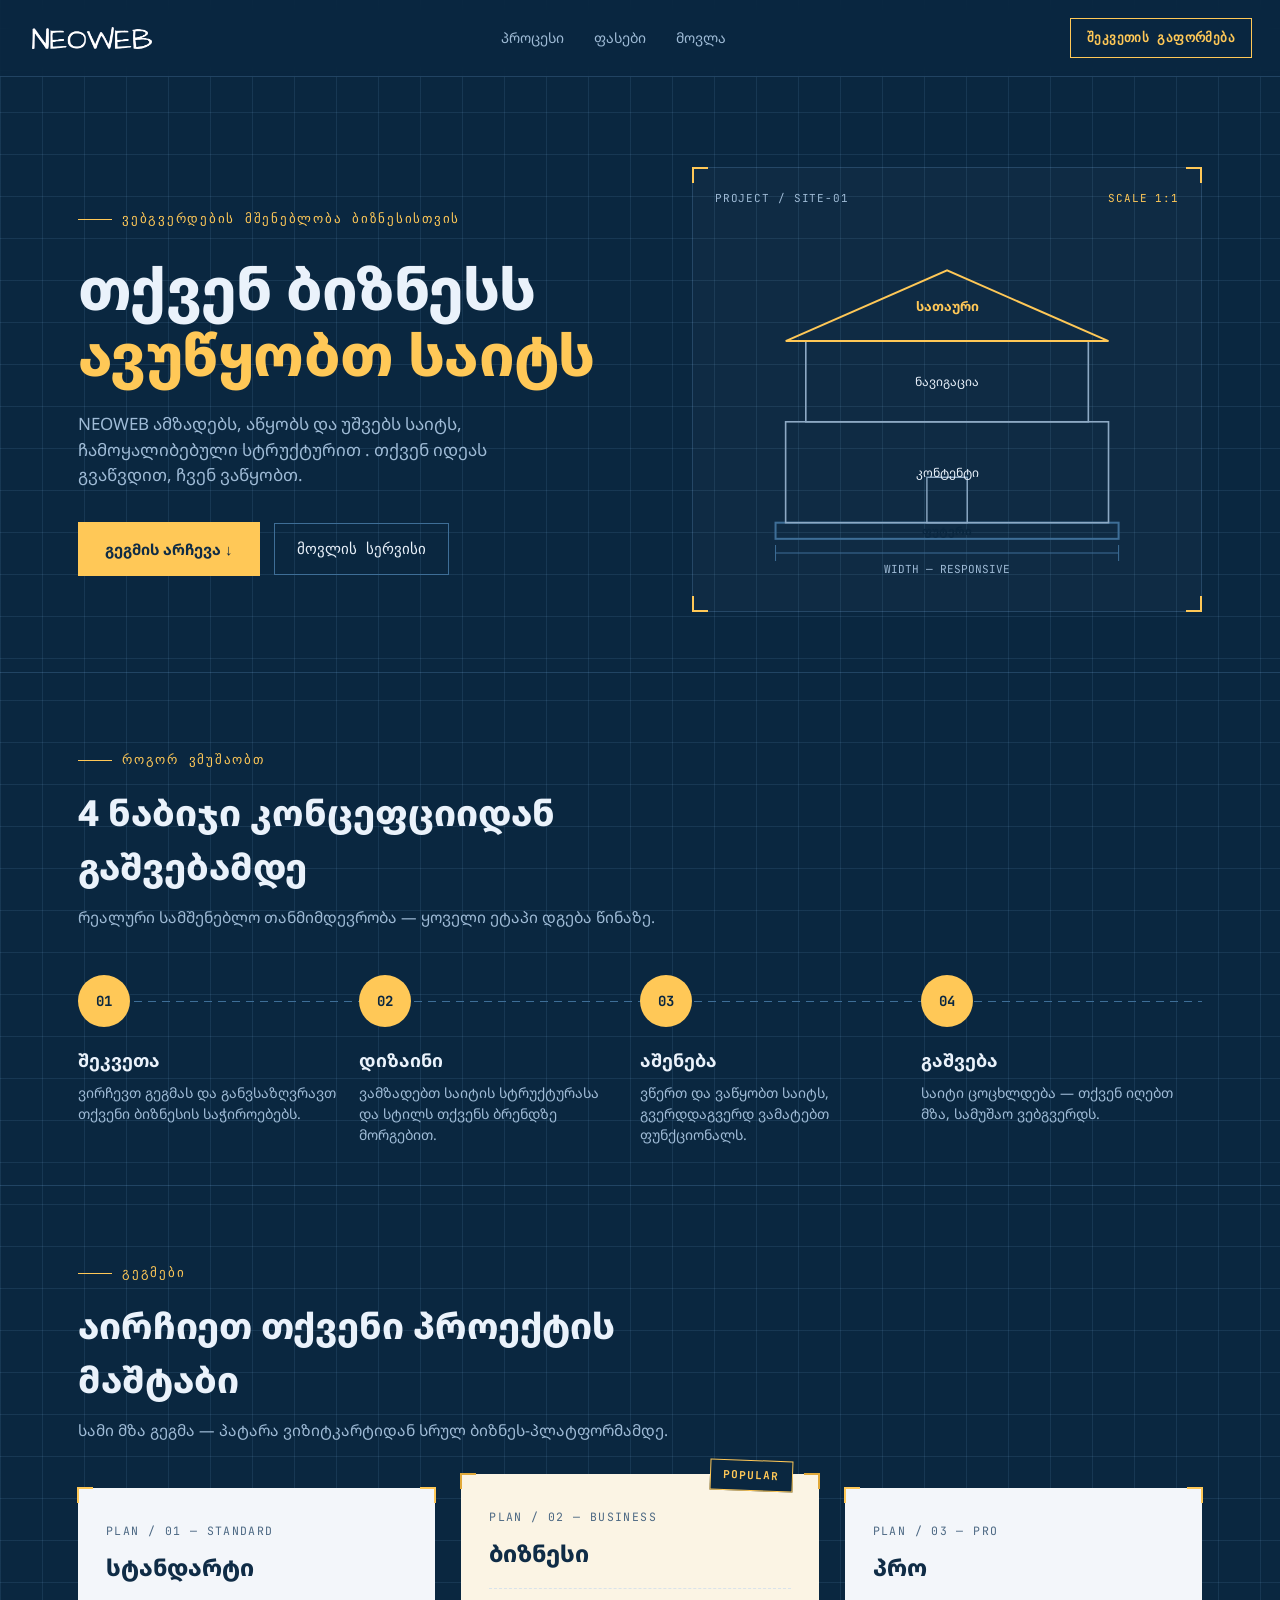
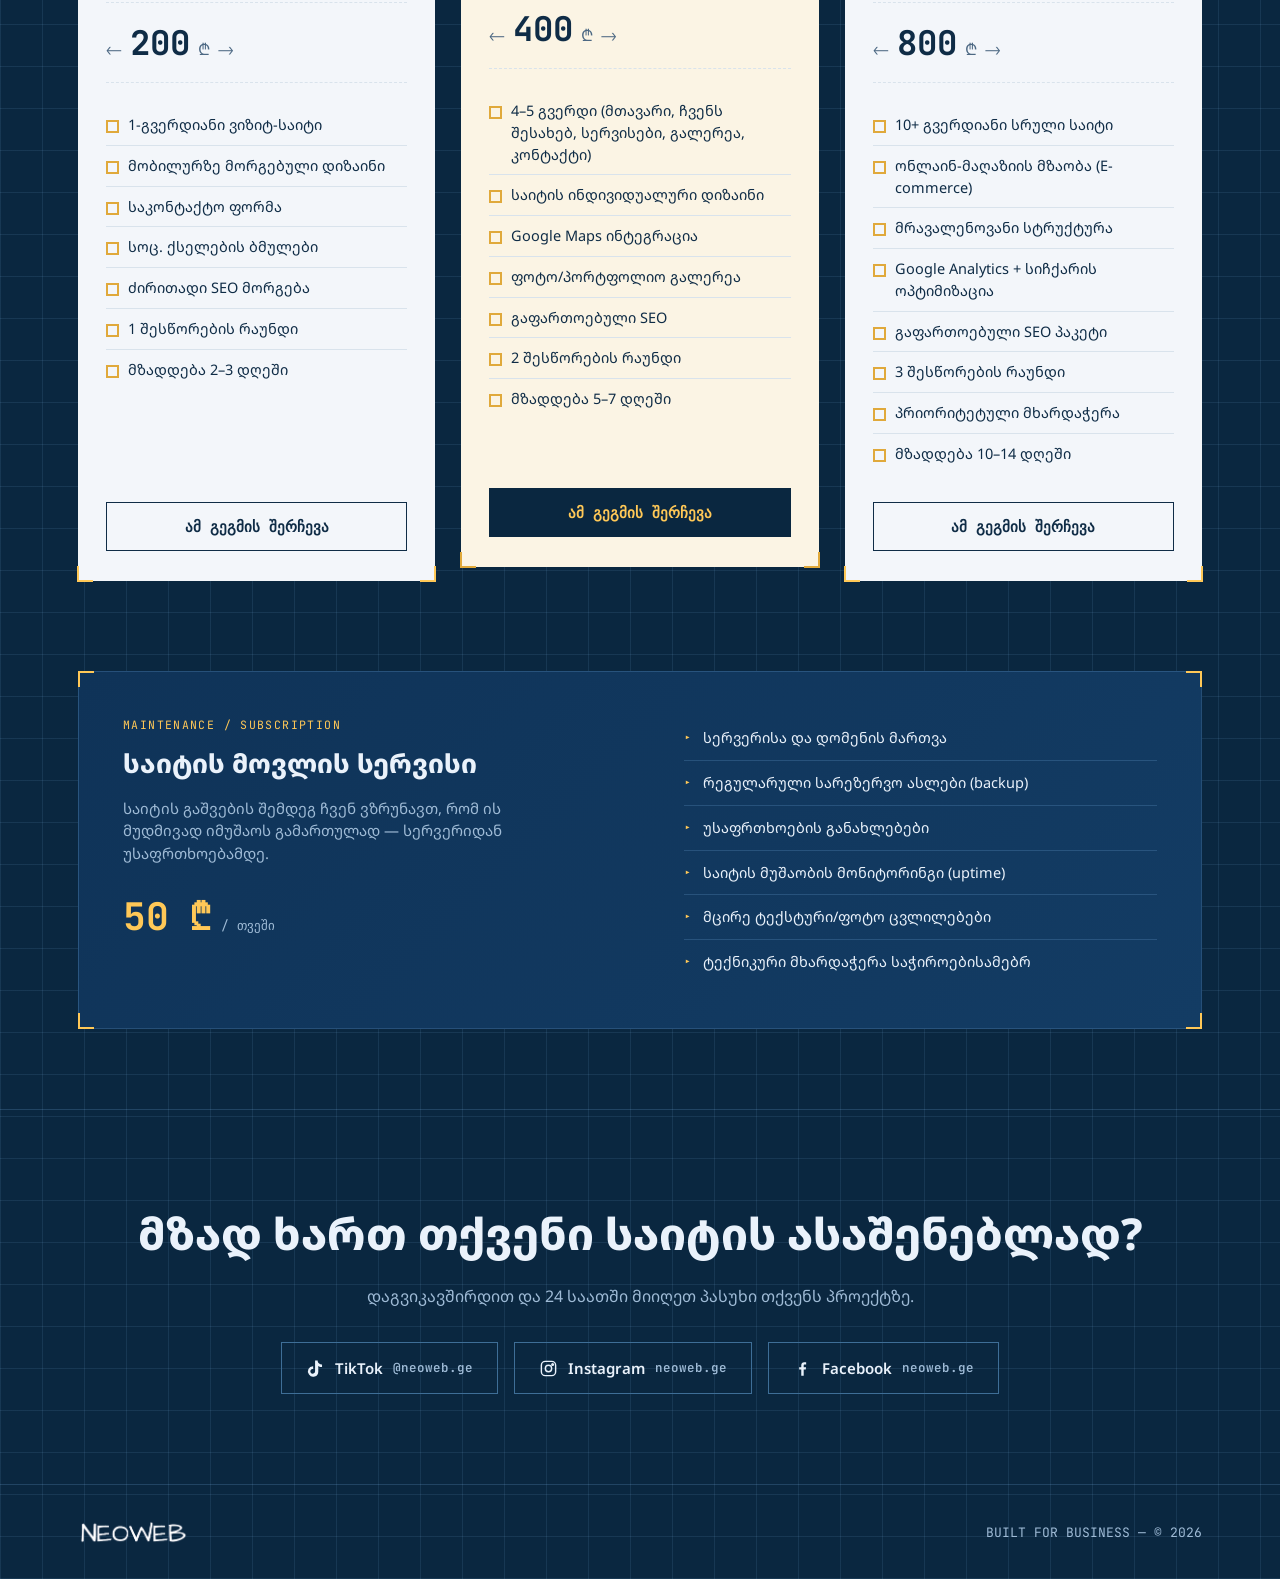
==== commit d1aec4e0: "small" ====
--- a/index.html
+++ b/index.html
@@ -31,7 +31,7 @@
   <div class="wrap hero-grid">
     <div>
       <div class="eyebrow">ვებგვერდების მშენებლობა ბიზნესისთვის</div>
-      <h1>თქვენს ბიზნესს <em>ავუწყობთ საიტს</em> </h1>
+      <h1>თქვენ ბიზნესს <em>ავუწყობთ საიტს</em> </h1>
       <p class="lead">NEOWEB ამზადებს, აწყობს და უშვებს საიტს, ჩამოყალიბებული სტრუქტურით . თქვენ იდეას გვაწვდით, ჩვენ ვაწყობთ.</p>
       <div class="hero-ctas">
         <a href="#pricing" class="btn-primary">გეგმის არჩევა ↓</a>
